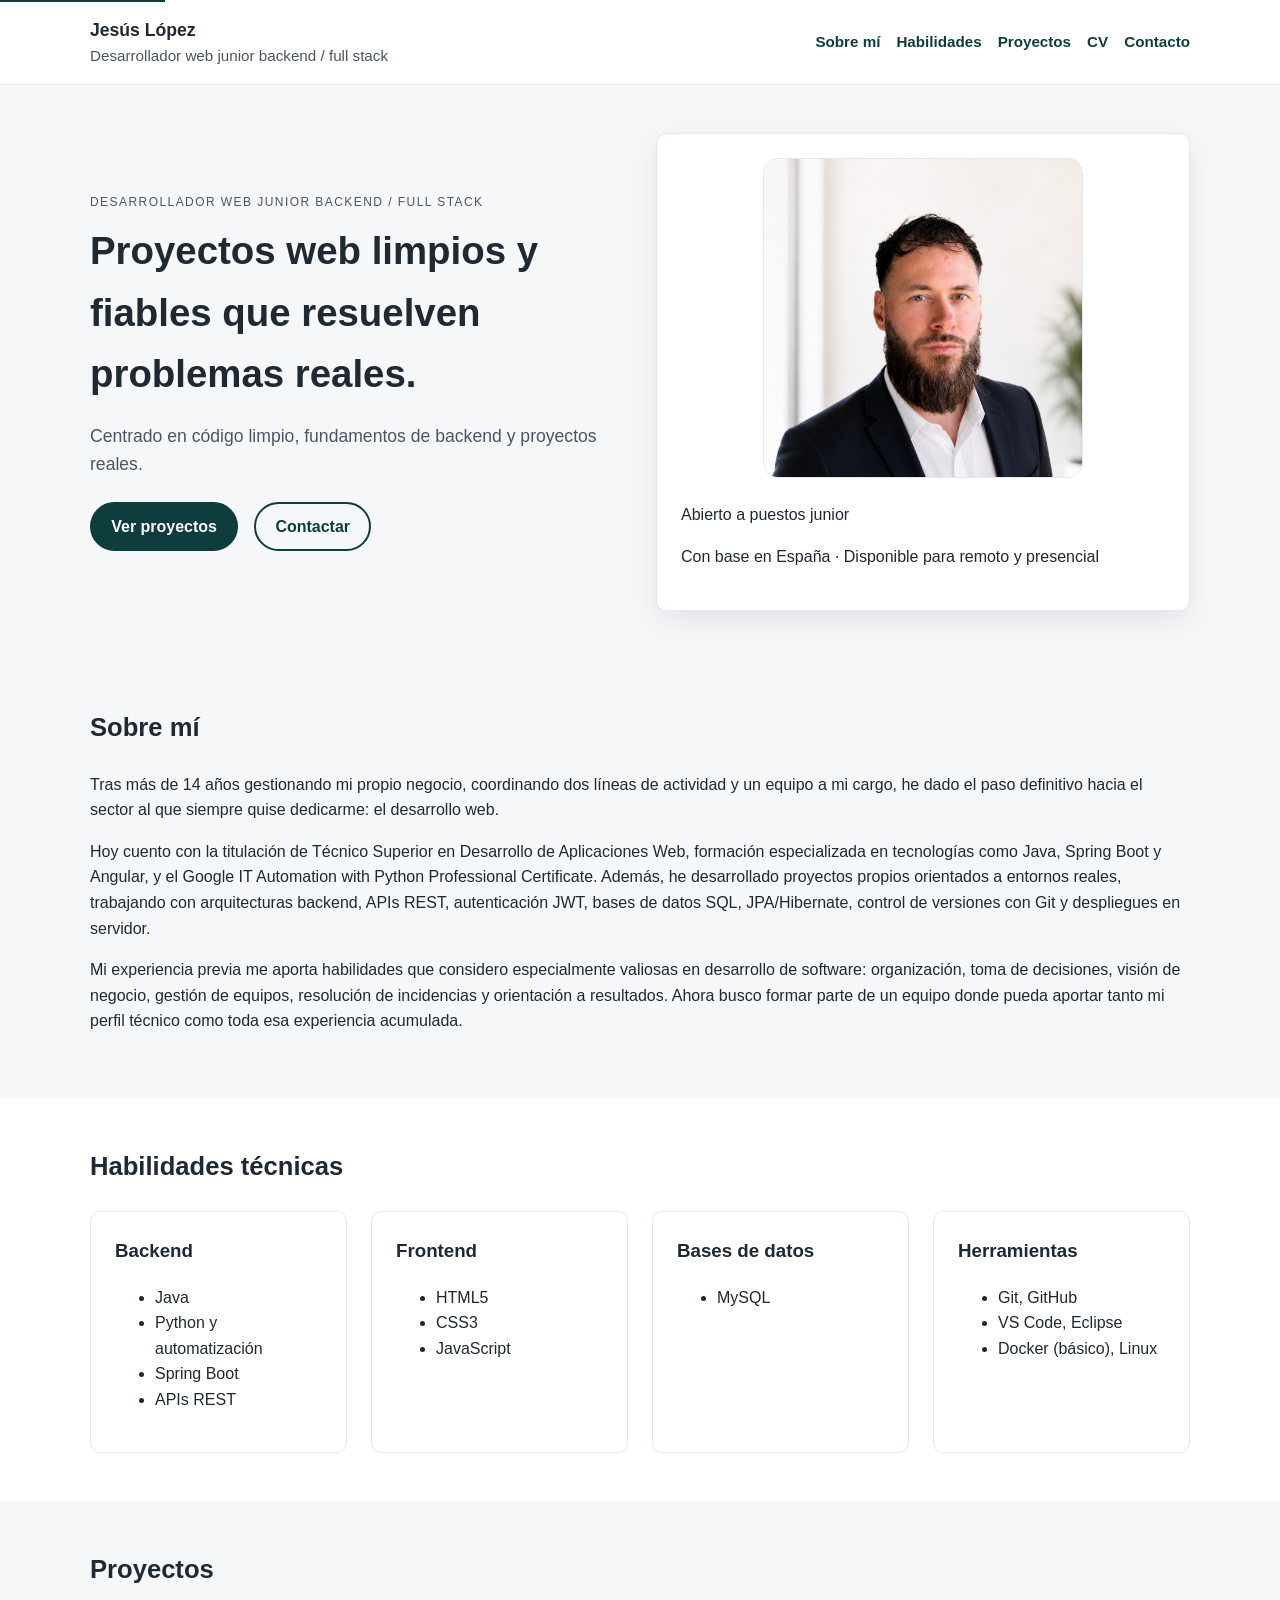
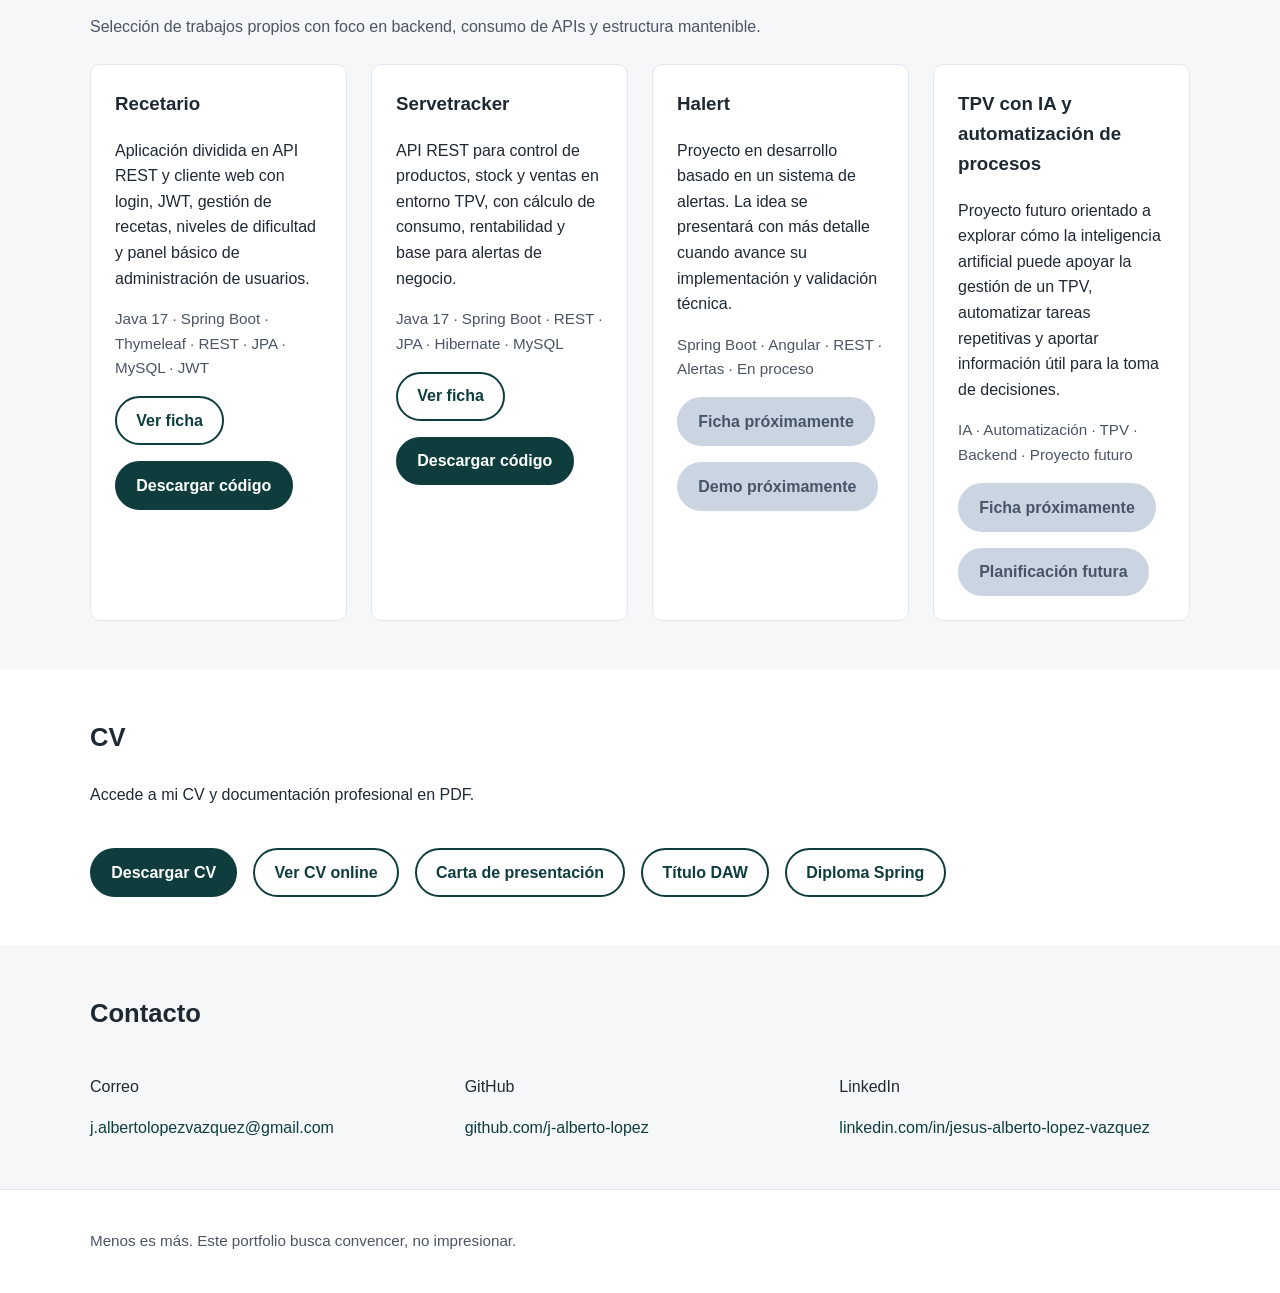
==== index.html @ ac8c0029 "Add files via upload" ====
<!DOCTYPE html>
<html lang="es">
<head>
  <meta charset="UTF-8" />
  <meta name="viewport" content="width=device-width, initial-scale=1" />
  <title>Portfolio | Jesús López</title>
  <meta name="description" content="Desarrollador web junior backend / full stack centrado en código limpio, fundamentos de backend y proyectos reales." />
  <link rel="stylesheet" href="css/styles.css" />
</head>
<body>
  <a class="skip-link" href="#main">Saltar al contenido</a>

  <header class="site-header">
    <div class="container header-inner">
      <div class="brand">
        <span class="brand-name">Jesús López</span>
        <span class="brand-role">Desarrollador web junior backend / full stack</span>
      </div>
      <nav class="nav" aria-label="Primary">
        <a href="#about">Sobre mí</a>
        <a href="#skills">Habilidades</a>
        <a href="#projects">Proyectos</a>
        <a href="#cv">CV</a>
        <a href="#contact">Contacto</a>
      </nav>
    </div>
  </header>

  <main id="main">
    <section class="hero" id="home" aria-labelledby="hero-title">
      <div class="container hero-inner">
        <div class="hero-content">
          <p class="eyebrow">Desarrollador web junior backend / full stack</p>
          <h1 id="hero-title">Proyectos web limpios y fiables que resuelven problemas reales.</h1>
          <p class="lead">Centrado en código limpio, fundamentos de backend y proyectos reales.</p>
          <div class="hero-actions">
            <a class="btn" href="#projects">Ver proyectos</a>
            <a class="btn btn-ghost" href="#contact">Contactar</a>
          </div>
        </div>
        <div class="hero-card">
          <img class="profile-image" src="docuPortfolio/Perfil.png" alt="Foto de perfil de Jesús López" />
          <div class="hero-card-inner">
            <p>Abierto a puestos junior</p>
            <p>Con base en España · Disponible para remoto y presencial</p>
          </div>
        </div>
      </div>
    </section>

    <section class="section" id="about" aria-labelledby="about-title">
      <div class="container">
        <h2 id="about-title">Sobre mí</h2>
        <p>
          Tras más de 14 años gestionando mi propio negocio, coordinando dos líneas de actividad y un equipo a mi cargo,
          he dado el paso definitivo hacia el sector al que siempre quise dedicarme: el desarrollo web.
        </p>
        <p>
          Hoy cuento con la titulación de Técnico Superior en Desarrollo de Aplicaciones Web, formación especializada
          en tecnologías como Java, Spring Boot y Angular, y el Google IT Automation with Python Professional Certificate.
          Además, he desarrollado proyectos propios orientados a
          entornos reales, trabajando con arquitecturas backend, APIs REST, autenticación JWT, bases de datos SQL,
          JPA/Hibernate, control de versiones con Git y despliegues en servidor.
        </p>
        <p>
          Mi experiencia previa me aporta habilidades que considero especialmente valiosas en desarrollo de software:
          organización, toma de decisiones, visión de negocio, gestión de equipos, resolución de incidencias y
          orientación a resultados. Ahora busco formar parte de un equipo donde pueda aportar tanto mi perfil técnico
          como toda esa experiencia acumulada.
        </p>
      </div>
    </section>

    <section class="section section-alt" id="skills" aria-labelledby="skills-title">
      <div class="container">
        <h2 id="skills-title">Habilidades técnicas</h2>
        <div class="skills-grid">
          <div class="skills-card">
            <h3>Backend</h3>
            <ul>
              <li>Java</li>
              <li>Python y automatización</li>
              <li>Spring Boot</li>
              <li>APIs REST</li>
            </ul>
          </div>
          <div class="skills-card">
            <h3>Frontend</h3>
            <ul>
              <li>HTML5</li>
              <li>CSS3</li>
              <li>JavaScript</li>
            </ul>
          </div>
          <div class="skills-card">
            <h3>Bases de datos</h3>
            <ul>
              <li>MySQL</li>
            </ul>
          </div>
          <div class="skills-card">
            <h3>Herramientas</h3>
            <ul>
              <li>Git, GitHub</li>
              <li>VS Code, Eclipse</li>
              <li>Docker (básico), Linux</li>
            </ul>
          </div>
        </div>
      </div>
    </section>

    <section class="section" id="projects" aria-labelledby="projects-title">
      <div class="container">
        <h2 id="projects-title">Proyectos</h2>
        <p class="section-intro">
          Selección de trabajos propios con foco en backend, consumo de APIs y estructura mantenible.
        </p>
        <div class="projects-grid">
          <article class="project-card">
            <h3>Recetario</h3>
            <p>Aplicación dividida en API REST y cliente web con login, JWT, gestión de recetas, niveles de dificultad y panel básico de administración de usuarios.</p>
            <p class="tech">Java 17 · Spring Boot · Thymeleaf · REST · JPA · MySQL · JWT</p>
            <div class="project-actions">
              <a class="btn btn-ghost" href="projects/project.html">Ver ficha</a>
              <a class="btn" href="docuPortfolio/recetario515.zip" download>Descargar código</a>
            </div>
          </article>
          <article class="project-card">
            <h3>Servetracker</h3>
            <p>API REST para control de productos, stock y ventas en entorno TPV, con cálculo de consumo, rentabilidad y base para alertas de negocio.</p>
            <p class="tech">Java 17 · Spring Boot · REST · JPA · Hibernate · MySQL</p>
            <div class="project-actions">
              <a class="btn btn-ghost" href="projects/servetracker.html">Ver ficha</a>
              <a class="btn" href="docuPortfolio/servetracker-api.zip" download>Descargar código</a>
            </div>
          </article>
          <article class="project-card">
            <h3>Halert</h3>
            <p>Proyecto en desarrollo basado en un sistema de alertas. La idea se presentará con más detalle cuando avance su implementación y validación técnica.</p>
            <p class="tech">Spring Boot · Angular · REST · Alertas · En proceso</p>
            <div class="project-actions">
              <span class="btn btn-disabled" aria-disabled="true">Ficha próximamente</span>
              <span class="btn btn-disabled" aria-disabled="true">Demo próximamente</span>
            </div>
          </article>
          <article class="project-card">
            <h3>TPV con IA y automatización de procesos</h3>
            <p>Proyecto futuro orientado a explorar cómo la inteligencia artificial puede apoyar la gestión de un TPV, automatizar tareas repetitivas y aportar información útil para la toma de decisiones.</p>
            <p class="tech">IA · Automatización · TPV · Backend · Proyecto futuro</p>
            <div class="project-actions">
              <span class="btn btn-disabled" aria-disabled="true">Ficha próximamente</span>
              <span class="btn btn-disabled" aria-disabled="true">Planificación futura</span>
            </div>
          </article>
        </div>
      </div>
    </section>

    <section class="section section-alt" id="cv" aria-labelledby="cv-title">
      <div class="container cv-section">
        <div>
          <h2 id="cv-title">CV</h2>
          <p>Accede a mi CV y documentación profesional en PDF.</p>
        </div>
        <div class="doc-actions">
          <a class="btn" href="cv-jesus-alberto-lopez-vazquez.pdf" download>Descargar CV</a>
          <a class="btn btn-ghost" href="CV-optimizado/cv-presentacion.html" target="_blank" rel="noopener noreferrer">Ver CV online</a>
          <a class="btn btn-ghost" href="docuPortfolio/CartaPresentacionV.pdf" download>Carta de presentación</a>
          <a class="btn btn-ghost" href="docuPortfolio/TituloDAW_publico.pdf" download>Título DAW</a>
          <a class="btn btn-ghost" href="docuPortfolio/DiplomaIpartekSpring_publico.pdf" download>Diploma Spring</a>
        </div>
      </div>
    </section>

    <section class="section" id="contact" aria-labelledby="contact-title">
      <div class="container">
        <h2 id="contact-title">Contacto</h2>
        <div class="contact-grid">
          <div>
            <p>Correo</p>
            <a href="mailto:j.albertolopezvazquez@gmail.com">j.albertolopezvazquez@gmail.com</a>
          </div>
          <div>
            <p>GitHub</p>
            <a href="https://github.com/j-alberto-lopez">github.com/j-alberto-lopez</a>
          </div>
          <div>
            <p>LinkedIn</p>
            <a href="https://www.linkedin.com/in/jesus-alberto-lopez-vazquez/">linkedin.com/in/jesus-alberto-lopez-vazquez</a>
          </div>
        </div>
      </div>
    </section>
  </main>

  <footer class="site-footer">
    <div class="container">
      <p>Menos es más. Este portfolio busca convencer, no impresionar.</p>
    </div>
  </footer>

  <script src="js/main.js"></script>
</body>
</html>
---- css/styles.css ----
:root {
  --color-bg: #f6f7f9;
  --color-surface: #ffffff;
  --color-text: #1f2933;
  --color-muted: #4b5563;
  --color-accent: #0f3d3e;
  --color-accent-contrast: #ffffff;
  --color-border: #e2e8f0;
  --space-1: 0.5rem;
  --space-2: 1rem;
  --space-3: 1.5rem;
  --space-4: 2rem;
  --space-5: 3rem;
  --radius: 10px;
  --shadow: 0 10px 30px rgba(0, 0, 0, 0.08);
  --max-width: 1100px;
}

* {
  box-sizing: border-box;
}

body {
  margin: 0;
  font-family: "Segoe UI", "Helvetica Neue", Arial, sans-serif;
  color: var(--color-text);
  background: var(--color-bg);
  line-height: 1.6;
}

a {
  color: var(--color-accent);
  text-decoration: none;
}

a:hover,
a:focus {
  text-decoration: underline;
}

img {
  max-width: 100%;
  display: block;
}

.skip-link {
  position: absolute;
  top: -40px;
  left: 0;
  background: var(--color-accent);
  color: var(--color-accent-contrast);
  padding: var(--space-1) var(--space-2);
  z-index: 10;
}

.skip-link:focus {
  top: 0;
}

.container {
  width: min(100% - 2rem, var(--max-width));
  margin: 0 auto;
}

.site-header {
  background: var(--color-surface);
  border-bottom: 1px solid var(--color-border);
  position: sticky;
  top: 0;
  z-index: 5;
}

.header-inner {
  display: flex;
  align-items: center;
  justify-content: space-between;
  gap: var(--space-2);
  padding: var(--space-2) 0;
}

.brand {
  display: flex;
  flex-direction: column;
}

.brand-name {
  font-weight: 700;
  font-size: 1.1rem;
}

.brand-role {
  color: var(--color-muted);
  font-size: 0.95rem;
}

.nav {
  display: flex;
  flex-wrap: wrap;
  gap: var(--space-2);
}

.nav a {
  font-weight: 600;
  font-size: 0.95rem;
}

.hero {
  padding: var(--space-5) 0;
}

.hero-inner {
  display: grid;
  grid-template-columns: repeat(auto-fit, minmax(260px, 1fr));
  gap: var(--space-4);
  align-items: center;
}

.eyebrow {
  text-transform: uppercase;
  letter-spacing: 0.12em;
  font-size: 0.75rem;
  color: var(--color-muted);
  margin: 0 0 var(--space-1);
}

.hero h1 {
  font-size: clamp(2rem, 3vw, 2.8rem);
  margin: 0 0 var(--space-2);
}

.lead {
  font-size: 1.1rem;
  color: var(--color-muted);
  margin-bottom: var(--space-3);
}

.hero-actions {
  display: flex;
  gap: var(--space-2);
  flex-wrap: wrap;
}

.hero-card {
  background: var(--color-surface);
  border: 1px solid var(--color-border);
  border-radius: var(--radius);
  box-shadow: var(--shadow);
  padding: var(--space-3);
}

.profile-image {
  width: min(100%, 320px);
  aspect-ratio: 1 / 1;
  object-fit: cover;
  border-radius: calc(var(--radius) * 1.5);
  margin: 0 auto var(--space-3);
  border: 1px solid var(--color-border);
}

.section {
  padding: var(--space-5) 0;
}

.section-alt {
  background: var(--color-surface);
}

.section h2 {
  margin-top: 0;
  margin-bottom: var(--space-3);
  font-size: 1.6rem;
}

.section-intro {
  margin-top: 0;
  margin-bottom: var(--space-3);
  color: var(--color-muted);
}

.skills-grid,
.projects-grid {
  display: grid;
  grid-template-columns: repeat(auto-fit, minmax(220px, 1fr));
  gap: var(--space-3);
}

.skills-card,
.project-card {
  background: var(--color-surface);
  border: 1px solid var(--color-border);
  border-radius: var(--radius);
  padding: var(--space-3);
}

.skills-card h3,
.project-card h3 {
  margin-top: 0;
}

.project-card .tech {
  color: var(--color-muted);
  font-size: 0.95rem;
}

.project-actions {
  display: flex;
  gap: var(--space-2);
  margin-top: var(--space-2);
  flex-wrap: wrap;
}

.btn {
  display: inline-flex;
  align-items: center;
  justify-content: center;
  padding: 0.6rem 1.2rem;
  border-radius: 999px;
  background: var(--color-accent);
  color: var(--color-accent-contrast);
  font-weight: 600;
  border: 2px solid var(--color-accent);
}

.btn:hover,
.btn:focus {
  text-decoration: none;
  opacity: 0.9;
}

.btn-ghost {
  background: transparent;
  color: var(--color-accent);
}

.btn-disabled {
  background: #cbd5e1;
  border-color: #cbd5e1;
  color: #475569;
  cursor: not-allowed;
}

.cv-section {
  display: flex;
  align-items: center;
  justify-content: space-between;
  gap: var(--space-3);
  flex-wrap: wrap;
}

.doc-actions {
  display: flex;
  gap: var(--space-2);
  flex-wrap: wrap;
}

.contact-grid {
  display: grid;
  grid-template-columns: repeat(auto-fit, minmax(220px, 1fr));
  gap: var(--space-3);
}

.contact-text {
  color: var(--color-muted);
}

.detail-layout {
  display: grid;
  gap: var(--space-4);
}

.detail-surface {
  background: var(--color-surface);
  border: 1px solid var(--color-border);
  border-radius: var(--radius);
  box-shadow: var(--shadow);
  padding: var(--space-3);
}

.detail-meta {
  display: flex;
  flex-wrap: wrap;
  gap: var(--space-2);
  color: var(--color-muted);
  font-size: 0.95rem;
}

.detail-actions {
  display: flex;
  flex-wrap: wrap;
  gap: var(--space-2);
  margin-top: var(--space-3);
}

.detail-columns {
  display: grid;
  grid-template-columns: repeat(auto-fit, minmax(240px, 1fr));
  gap: var(--space-3);
}

.detail-surface h2,
.detail-surface h3 {
  margin-top: 0;
}

.detail-list {
  margin: 0;
  padding-left: 1.2rem;
}

.detail-list li + li {
  margin-top: 0.5rem;
}

.code-block {
  margin: 0;
  padding: var(--space-3);
  border-radius: var(--radius);
  background: #0f172a;
  color: #e2e8f0;
  overflow-x: auto;
  font-size: 0.95rem;
}

.site-footer {
  background: var(--color-surface);
  border-top: 1px solid var(--color-border);
  padding: var(--space-3) 0;
  color: var(--color-muted);
  font-size: 0.95rem;
}

@media (max-width: 720px) {
  .header-inner {
    flex-direction: column;
    align-items: flex-start;
  }

  .nav {
    width: 100%;
  }
}
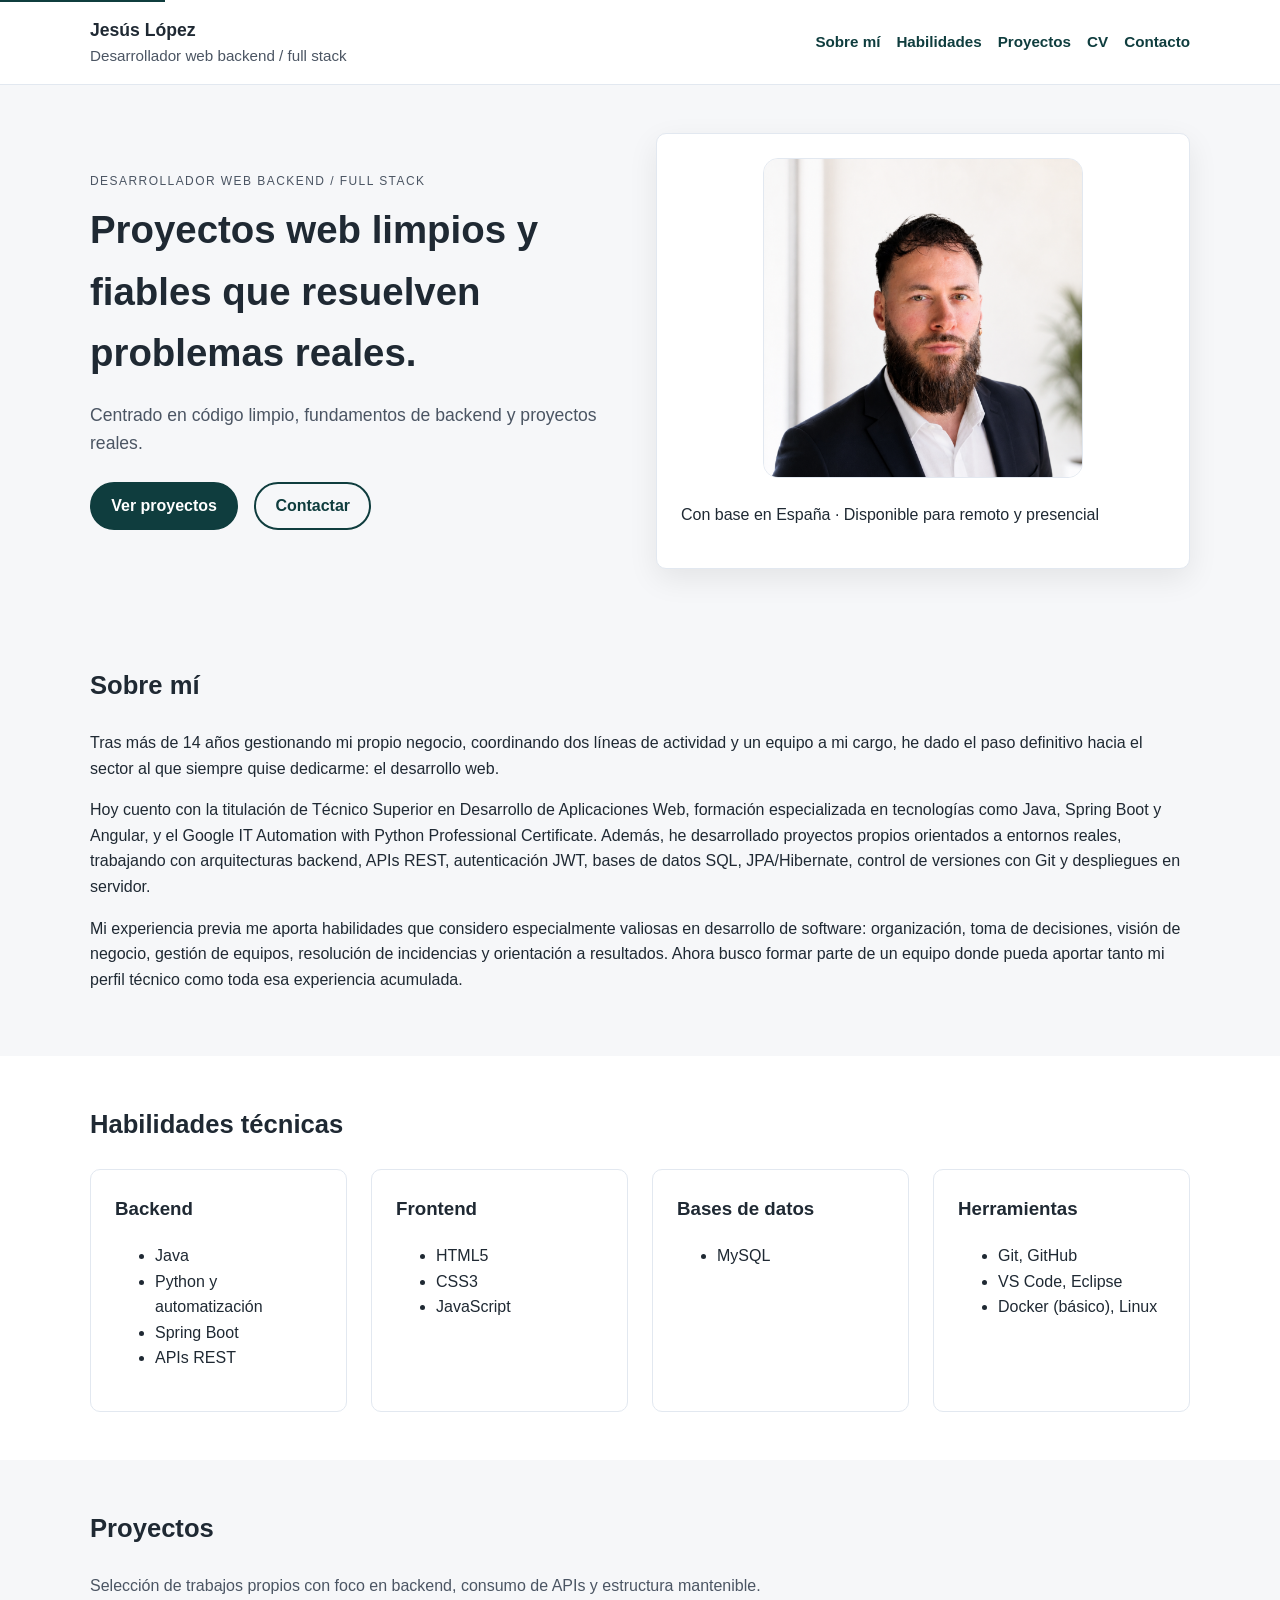
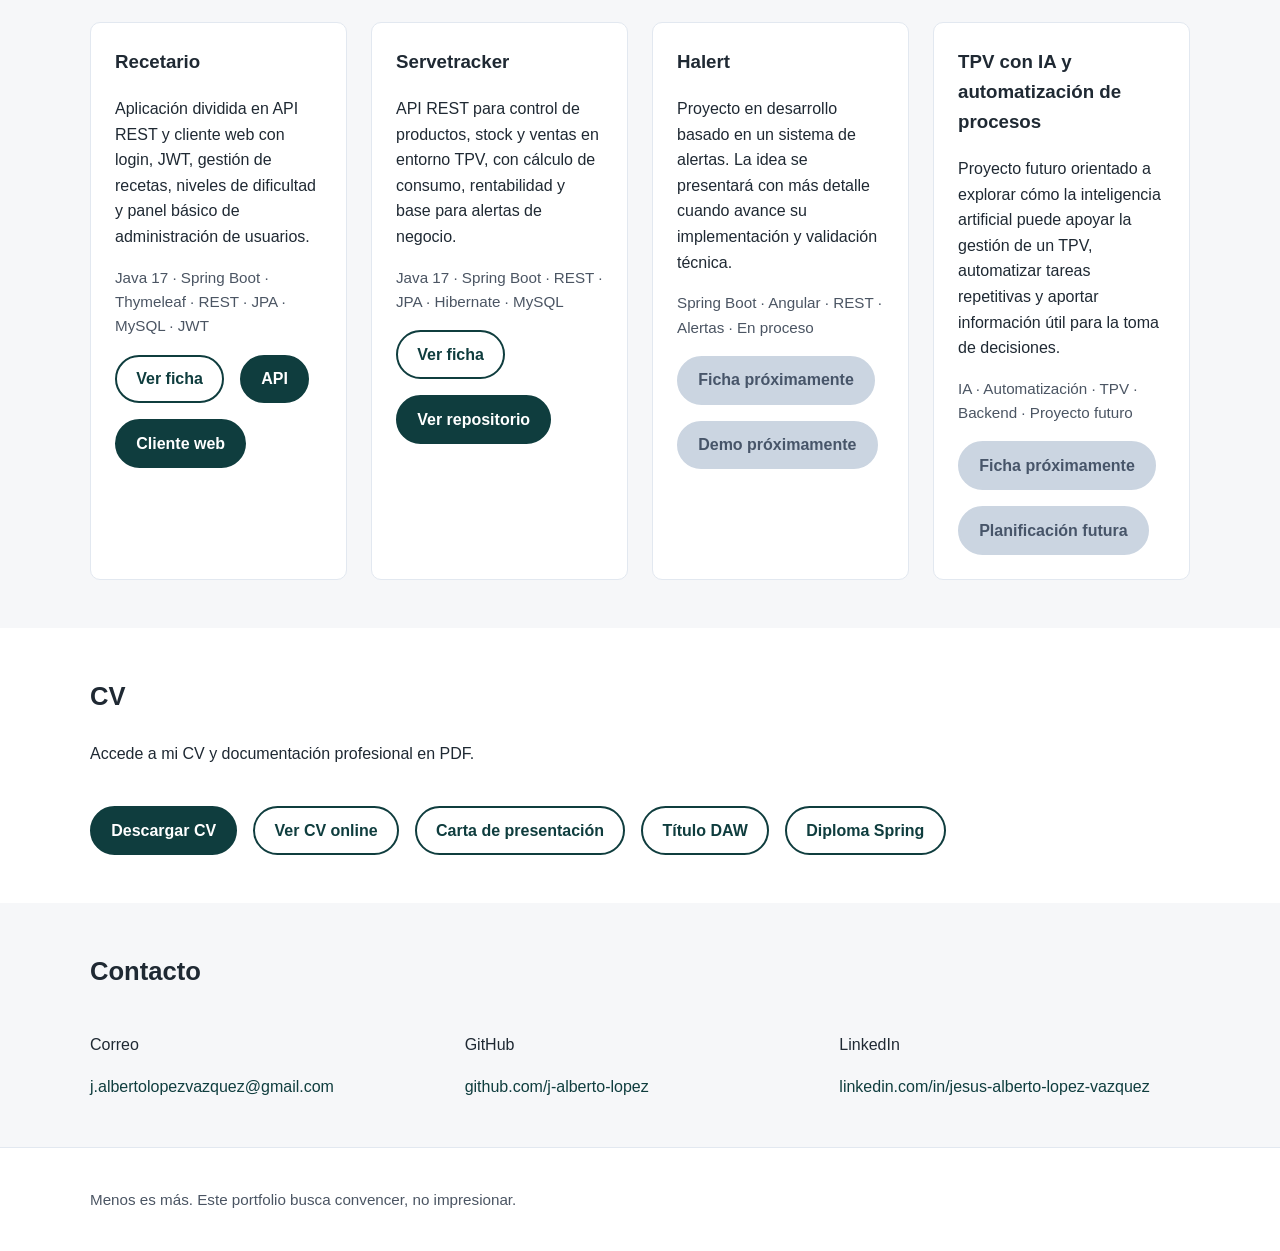
==== commit af9ffdb4: "Actualizar portfolio publico" ====
--- a/index.html
+++ b/index.html
@@ -4,7 +4,7 @@
   <meta charset="UTF-8" />
   <meta name="viewport" content="width=device-width, initial-scale=1" />
   <title>Portfolio | Jesús López</title>
-  <meta name="description" content="Desarrollador web junior backend / full stack centrado en código limpio, fundamentos de backend y proyectos reales." />
+  <meta name="description" content="Desarrollador web backend / full stack centrado en código limpio, fundamentos de backend y proyectos reales." />
   <link rel="stylesheet" href="css/styles.css" />
 </head>
 <body>
@@ -14,7 +14,7 @@
     <div class="container header-inner">
       <div class="brand">
         <span class="brand-name">Jesús López</span>
-        <span class="brand-role">Desarrollador web junior backend / full stack</span>
+        <span class="brand-role">Desarrollador web backend / full stack</span>
       </div>
       <nav class="nav" aria-label="Primary">
         <a href="#about">Sobre mí</a>
@@ -30,7 +30,7 @@
     <section class="hero" id="home" aria-labelledby="hero-title">
       <div class="container hero-inner">
         <div class="hero-content">
-          <p class="eyebrow">Desarrollador web junior backend / full stack</p>
+          <p class="eyebrow">Desarrollador web backend / full stack</p>
           <h1 id="hero-title">Proyectos web limpios y fiables que resuelven problemas reales.</h1>
           <p class="lead">Centrado en código limpio, fundamentos de backend y proyectos reales.</p>
           <div class="hero-actions">
@@ -39,9 +39,8 @@
           </div>
         </div>
         <div class="hero-card">
-          <img class="profile-image" src="docuPortfolio/Perfil.png" alt="Foto de perfil de Jesús López" />
+          <img class="profile-image" src="img/perfil.png" alt="Foto de perfil de Jesús López" />
           <div class="hero-card-inner">
-            <p>Abierto a puestos junior</p>
             <p>Con base en España · Disponible para remoto y presencial</p>
           </div>
         </div>
@@ -123,7 +122,8 @@
             <p class="tech">Java 17 · Spring Boot · Thymeleaf · REST · JPA · MySQL · JWT</p>
             <div class="project-actions">
               <a class="btn btn-ghost" href="projects/project.html">Ver ficha</a>
-              <a class="btn" href="docuPortfolio/recetario515.zip" download>Descargar código</a>
+              <a class="btn" href="https://github.com/j-alberto-lopez/recetas-api" target="_blank" rel="noopener noreferrer">API</a>
+              <a class="btn" href="https://github.com/j-alberto-lopez/recetas-cli" target="_blank" rel="noopener noreferrer">Cliente web</a>
             </div>
           </article>
           <article class="project-card">
@@ -132,7 +132,7 @@
             <p class="tech">Java 17 · Spring Boot · REST · JPA · Hibernate · MySQL</p>
             <div class="project-actions">
               <a class="btn btn-ghost" href="projects/servetracker.html">Ver ficha</a>
-              <a class="btn" href="docuPortfolio/servetracker-api.zip" download>Descargar código</a>
+              <a class="btn" href="https://github.com/j-alberto-lopez/servetracker-api" target="_blank" rel="noopener noreferrer">Ver repositorio</a>
             </div>
           </article>
           <article class="project-card">
@@ -164,8 +164,8 @@
           <p>Accede a mi CV y documentación profesional en PDF.</p>
         </div>
         <div class="doc-actions">
-          <a class="btn" href="cv-jesus-alberto-lopez-vazquez.pdf" download>Descargar CV</a>
-          <a class="btn btn-ghost" href="CV-optimizado/cv-presentacion.html" target="_blank" rel="noopener noreferrer">Ver CV online</a>
+          <a class="btn" href="copiaFoto/CV-JesusAlbertoLopezVazquez.pdf" download>Descargar CV</a>
+          <a class="btn btn-ghost" href="copiaFoto/cv-presentacion-foto.html" target="_blank" rel="noopener noreferrer">Ver CV online</a>
           <a class="btn btn-ghost" href="docuPortfolio/CartaPresentacionV.pdf" download>Carta de presentación</a>
           <a class="btn btn-ghost" href="docuPortfolio/TituloDAW_publico.pdf" download>Título DAW</a>
           <a class="btn btn-ghost" href="docuPortfolio/DiplomaIpartekSpring_publico.pdf" download>Diploma Spring</a>
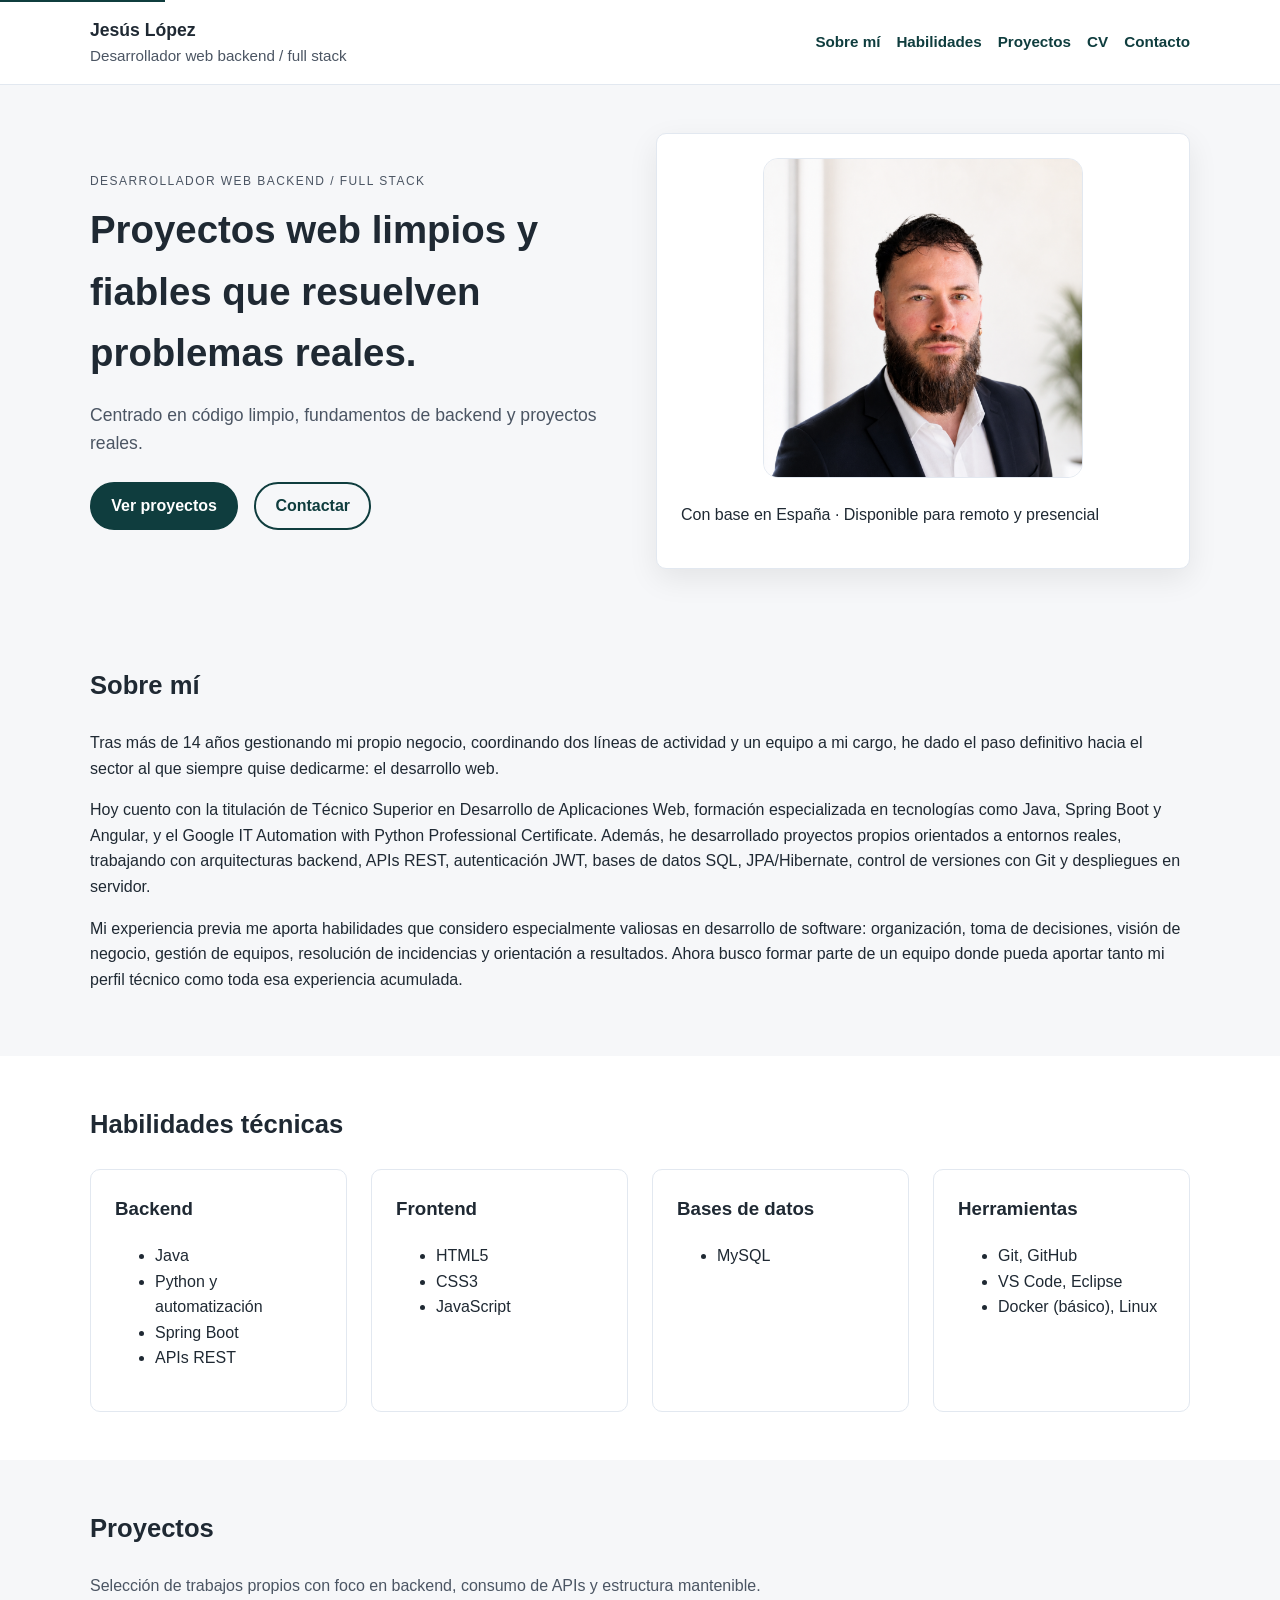
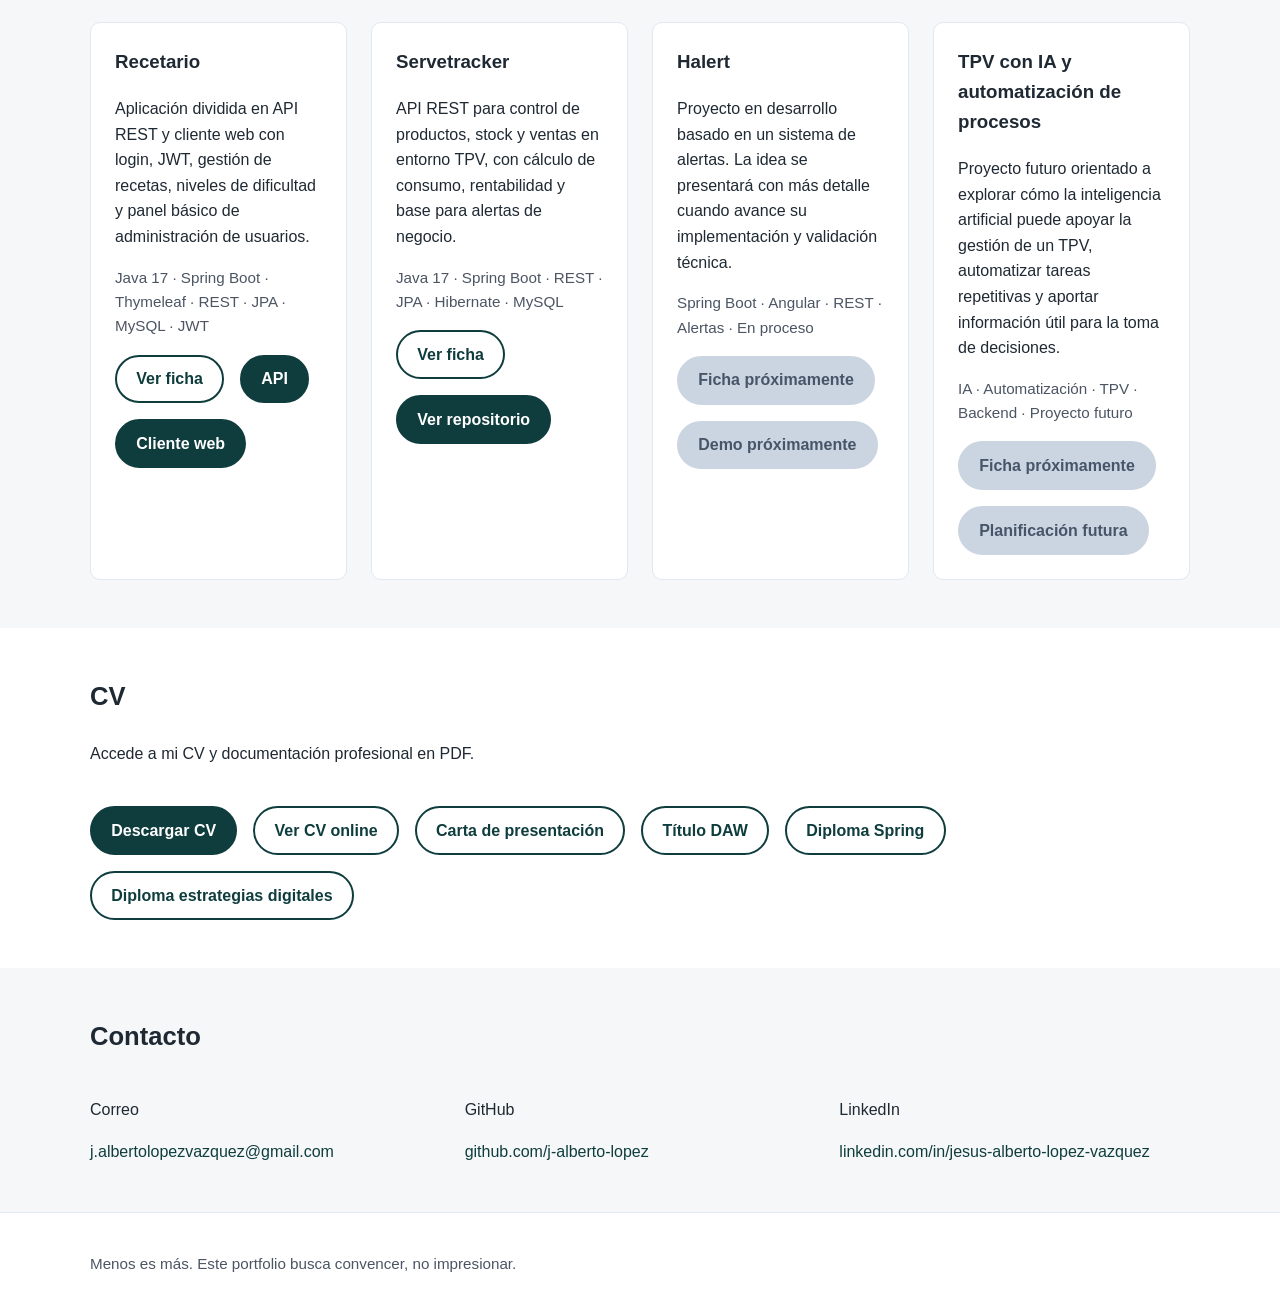
==== commit 2ba46913: "Añade diploma de estrategias digitales" ====
--- a/index.html
+++ b/index.html
@@ -164,11 +164,12 @@
           <p>Accede a mi CV y documentación profesional en PDF.</p>
         </div>
         <div class="doc-actions">
-          <a class="btn" href="copiaFoto/CV-JesusAlbertoLopezVazquez.pdf" download>Descargar CV</a>
+          <a class="btn" href="CV-JesusAlbertoLopezVazquez.pdf" download>Descargar CV</a>
           <a class="btn btn-ghost" href="copiaFoto/cv-presentacion-foto.html" target="_blank" rel="noopener noreferrer">Ver CV online</a>
           <a class="btn btn-ghost" href="docuPortfolio/CartaPresentacionV.pdf" download>Carta de presentación</a>
           <a class="btn btn-ghost" href="docuPortfolio/TituloDAW_publico.pdf" download>Título DAW</a>
           <a class="btn btn-ghost" href="docuPortfolio/DiplomaIpartekSpring_publico.pdf" download>Diploma Spring</a>
+          <a class="btn btn-ghost" href="docuPortfolio/DiplomaEstrategiasDigitales_publico.pdf" download>Diploma estrategias digitales</a>
         </div>
       </div>
     </section>
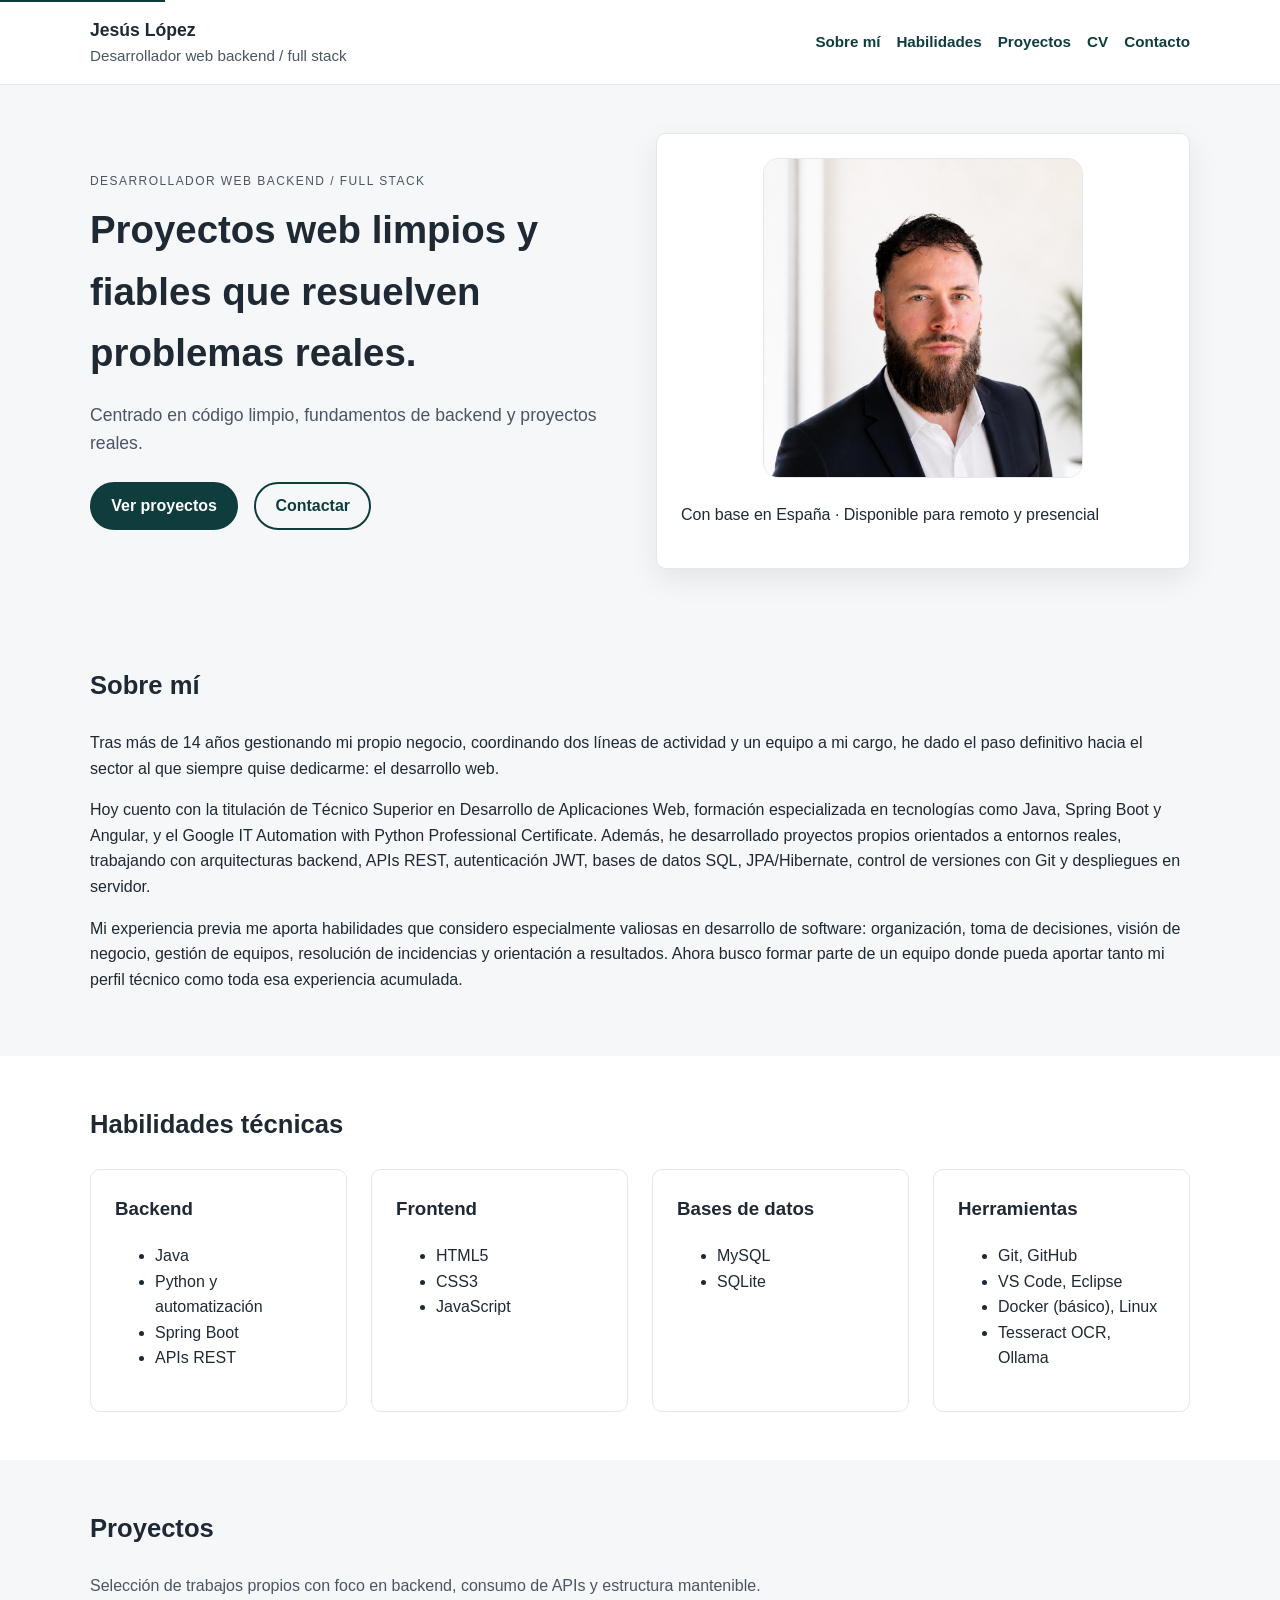
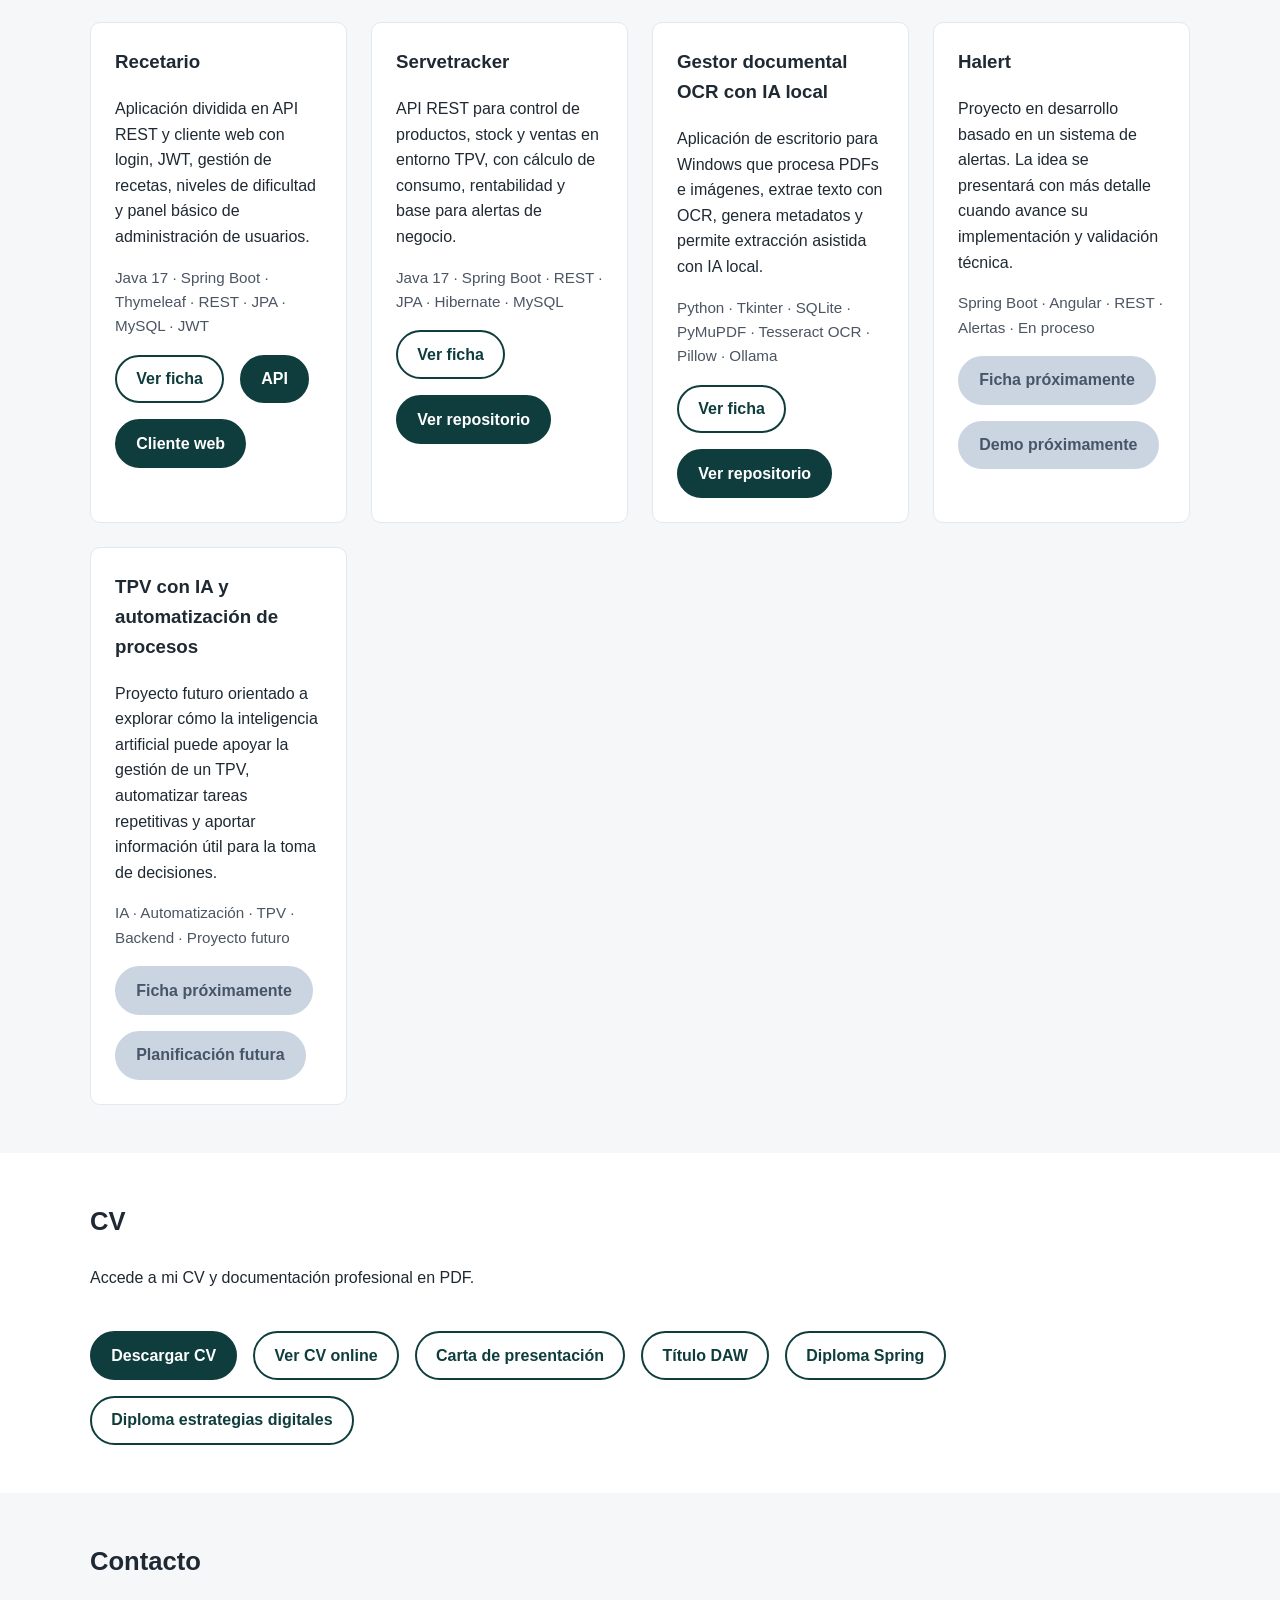
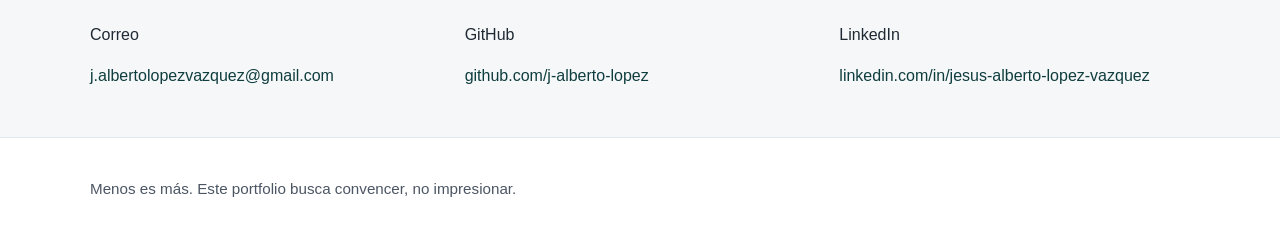
==== commit e30b21b5: "Anadir proyecto gestor documental OCR" ====
--- a/index.html
+++ b/index.html
@@ -95,6 +95,7 @@
             <h3>Bases de datos</h3>
             <ul>
               <li>MySQL</li>
+              <li>SQLite</li>
             </ul>
           </div>
           <div class="skills-card">
@@ -103,6 +104,7 @@
               <li>Git, GitHub</li>
               <li>VS Code, Eclipse</li>
               <li>Docker (básico), Linux</li>
+              <li>Tesseract OCR, Ollama</li>
             </ul>
           </div>
         </div>
@@ -133,6 +135,15 @@
             <div class="project-actions">
               <a class="btn btn-ghost" href="projects/servetracker.html">Ver ficha</a>
               <a class="btn" href="https://github.com/j-alberto-lopez/servetracker-api" target="_blank" rel="noopener noreferrer">Ver repositorio</a>
+            </div>
+          </article>
+          <article class="project-card">
+            <h3>Gestor documental OCR con IA local</h3>
+            <p>Aplicación de escritorio para Windows que procesa PDFs e imágenes, extrae texto con OCR, genera metadatos y permite extracción asistida con IA local.</p>
+            <p class="tech">Python · Tkinter · SQLite · PyMuPDF · Tesseract OCR · Pillow · Ollama</p>
+            <div class="project-actions">
+              <a class="btn btn-ghost" href="projects/gestor-documental-ocr-ia.html">Ver ficha</a>
+              <a class="btn" href="https://github.com/j-alberto-lopez/prototipo-gestor-documental-ocr-ia" target="_blank" rel="noopener noreferrer">Ver repositorio</a>
             </div>
           </article>
           <article class="project-card">
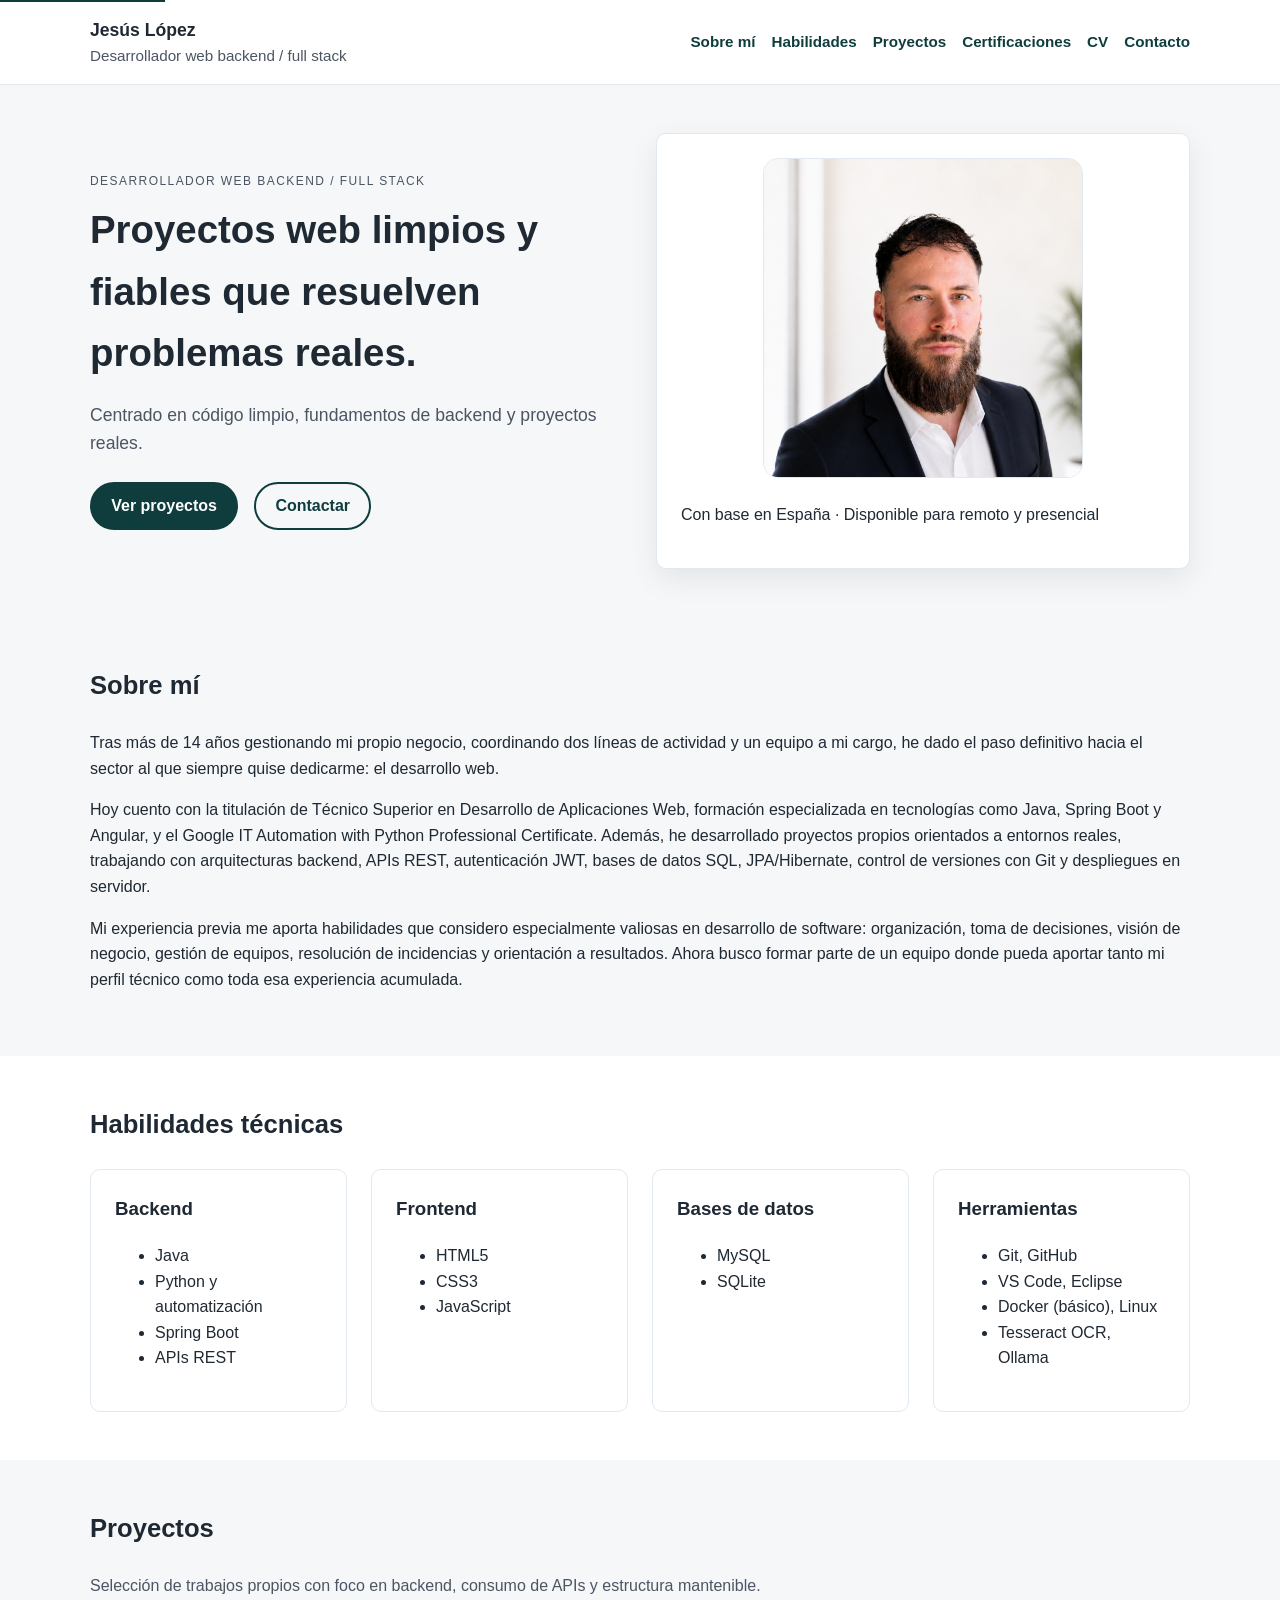
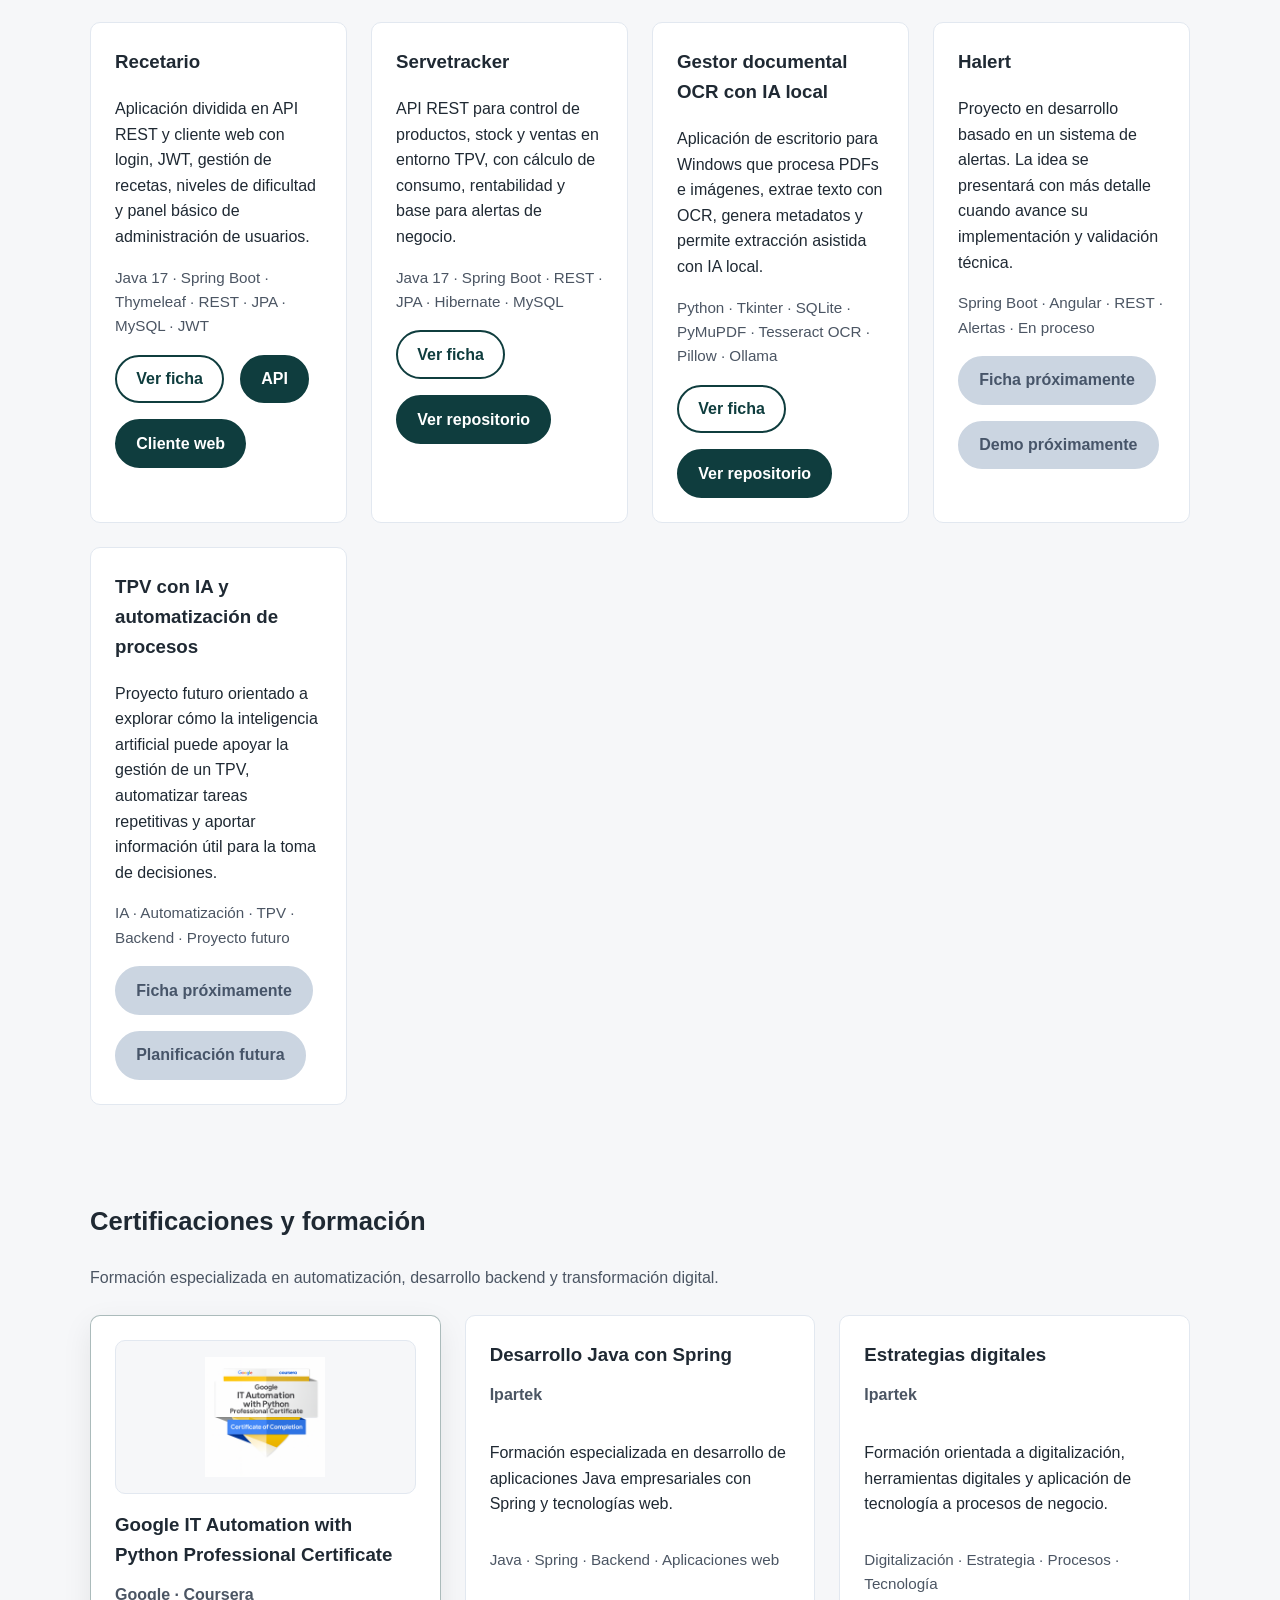
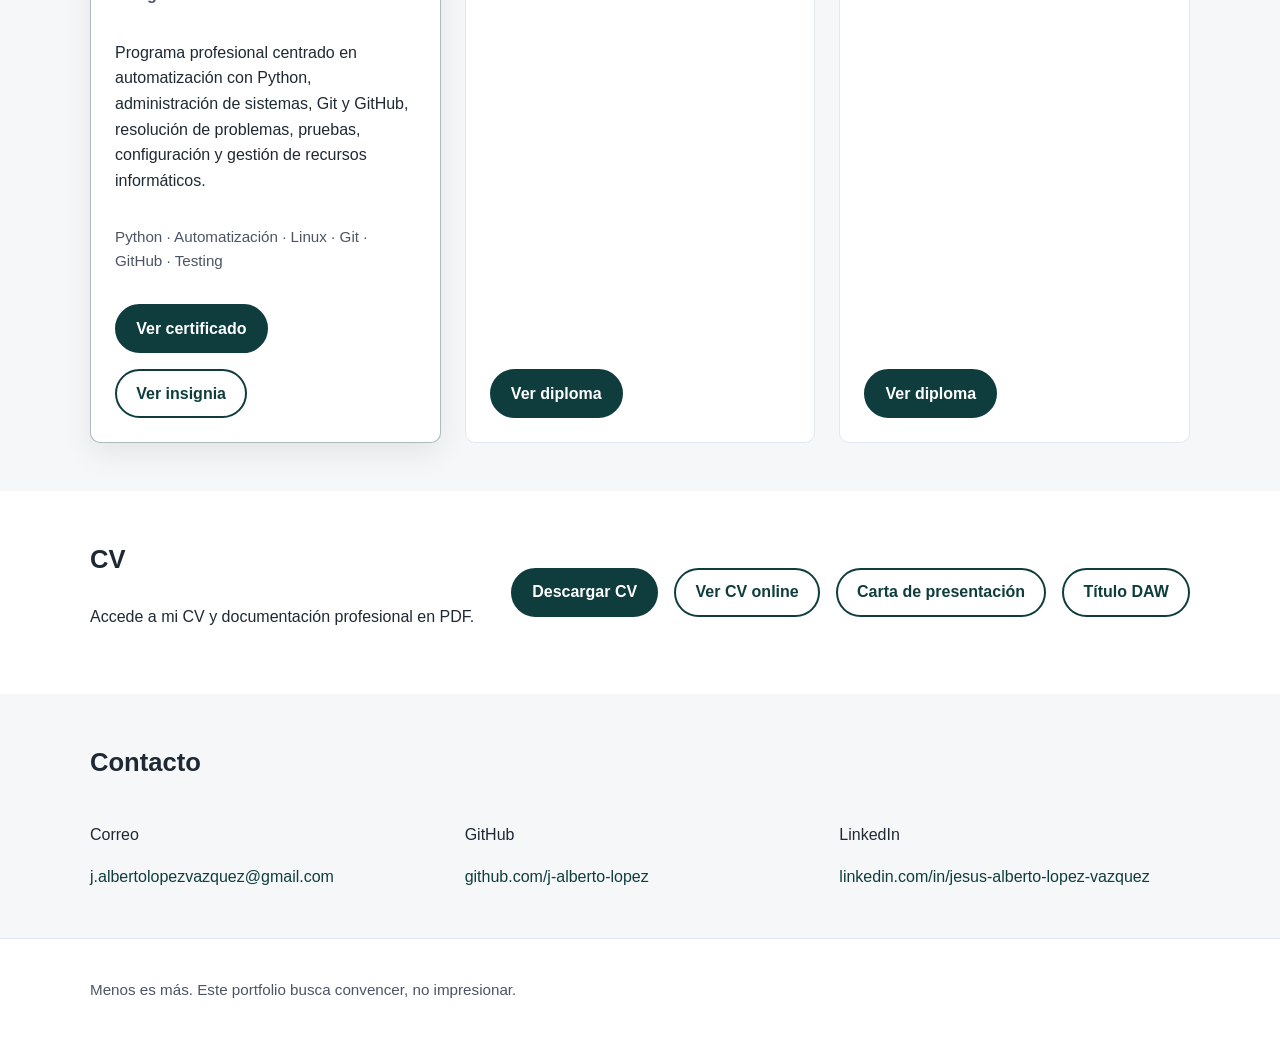
==== commit 7eb84112: "Actualizar CV y añadir certificaciones" ====
--- a/index.html
+++ b/index.html
@@ -20,6 +20,7 @@
         <a href="#about">Sobre mí</a>
         <a href="#skills">Habilidades</a>
         <a href="#projects">Proyectos</a>
+        <a href="#certificaciones">Certificaciones</a>
         <a href="#cv">CV</a>
         <a href="#contact">Contacto</a>
       </nav>
@@ -168,6 +169,58 @@
       </div>
     </section>
 
+    <section class="section" id="certificaciones" aria-labelledby="certificaciones-title">
+      <div class="container">
+        <h2 id="certificaciones-title">Certificaciones y formación</h2>
+        <p class="section-intro">
+          Formación especializada en automatización, desarrollo backend y transformación digital.
+        </p>
+        <div class="certifications-grid">
+          <article class="project-card certification-card certification-card-featured">
+            <div class="certification-badge">
+              <img src="docuPortfolio/google-it-automation-with-python-professional-certi.2.png" alt="Insignia Google IT Automation with Python" />
+            </div>
+            <h3>Google IT Automation with Python Professional Certificate</h3>
+            <p class="certification-issuer">Google · Coursera</p>
+            <p>
+              Programa profesional centrado en automatización con Python, administración de sistemas, Git y GitHub,
+              resolución de problemas, pruebas, configuración y gestión de recursos informáticos.
+            </p>
+            <p class="tech">Python · Automatización · Linux · Git · GitHub · Testing</p>
+            <!-- TODO certificado-verificable-google: Añadir el enlace verificable de Coursera si debe sustituir al PDF local. -->
+            <div class="project-actions certification-actions">
+              <a class="btn" href="docuPortfolio/Coursera SH7TS65AM1JM.pdf" target="_blank" rel="noopener noreferrer">Ver certificado</a>
+              <a class="btn btn-ghost" href="https://www.credly.com/badges/61d551f4-1c60-4bb8-9434-77779cc65522/public_url" target="_blank" rel="noopener noreferrer">Ver insignia</a>
+            </div>
+          </article>
+
+          <article class="project-card certification-card">
+            <h3>Desarrollo Java con Spring</h3>
+            <p class="certification-issuer">Ipartek</p>
+            <p>
+              Formación especializada en desarrollo de aplicaciones Java empresariales con Spring y tecnologías web.
+            </p>
+            <p class="tech">Java · Spring · Backend · Aplicaciones web</p>
+            <div class="project-actions certification-actions">
+              <a class="btn" href="docuPortfolio/DiplomaIpartekSpring_publico.pdf" target="_blank" rel="noopener noreferrer">Ver diploma</a>
+            </div>
+          </article>
+
+          <article class="project-card certification-card">
+            <h3>Estrategias digitales</h3>
+            <p class="certification-issuer">Ipartek</p>
+            <p>
+              Formación orientada a digitalización, herramientas digitales y aplicación de tecnología a procesos de negocio.
+            </p>
+            <p class="tech">Digitalización · Estrategia · Procesos · Tecnología</p>
+            <div class="project-actions certification-actions">
+              <a class="btn" href="docuPortfolio/DiplomaEstrategiasDigitales_publico.pdf" target="_blank" rel="noopener noreferrer">Ver diploma</a>
+            </div>
+          </article>
+        </div>
+      </div>
+    </section>
+
     <section class="section section-alt" id="cv" aria-labelledby="cv-title">
       <div class="container cv-section">
         <div>
@@ -175,12 +228,10 @@
           <p>Accede a mi CV y documentación profesional en PDF.</p>
         </div>
         <div class="doc-actions">
-          <a class="btn" href="CV-JesusAlbertoLopezVazquez.pdf" download>Descargar CV</a>
+          <a class="btn" href="CV - Jesús Alberto López Vázquez_compressed.pdf" download>Descargar CV</a>
           <a class="btn btn-ghost" href="copiaFoto/cv-presentacion-foto.html" target="_blank" rel="noopener noreferrer">Ver CV online</a>
           <a class="btn btn-ghost" href="docuPortfolio/CartaPresentacionV.pdf" download>Carta de presentación</a>
           <a class="btn btn-ghost" href="docuPortfolio/TituloDAW_publico.pdf" download>Título DAW</a>
-          <a class="btn btn-ghost" href="docuPortfolio/DiplomaIpartekSpring_publico.pdf" download>Diploma Spring</a>
-          <a class="btn btn-ghost" href="docuPortfolio/DiplomaEstrategiasDigitales_publico.pdf" download>Diploma estrategias digitales</a>
         </div>
       </div>
     </section>
--- a/css/styles.css
+++ b/css/styles.css
@@ -58,7 +58,8 @@
 }
 
 .container {
-  width: min(100% - 2rem, var(--max-width));
+  width: calc(100% - 2rem);
+  max-width: var(--max-width);
   margin: 0 auto;
 }
 
@@ -100,6 +101,7 @@
 }
 
 .nav a {
+  flex: 0 0 auto;
   font-weight: 600;
   font-size: 0.95rem;
 }
@@ -207,6 +209,50 @@
   gap: var(--space-2);
   margin-top: var(--space-2);
   flex-wrap: wrap;
+}
+
+.certifications-grid {
+  display: grid;
+  grid-template-columns: repeat(3, minmax(0, 1fr));
+  gap: var(--space-3);
+}
+
+.certification-card {
+  display: flex;
+  flex-direction: column;
+}
+
+.certification-card-featured {
+  border-color: rgba(15, 61, 62, 0.35);
+  box-shadow: var(--shadow);
+}
+
+.certification-issuer {
+  color: var(--color-muted);
+  font-weight: 600;
+  margin-top: -0.4rem;
+}
+
+.certification-badge {
+  align-items: center;
+  background: var(--color-bg);
+  border: 1px solid var(--color-border);
+  border-radius: var(--radius);
+  display: flex;
+  justify-content: center;
+  margin-bottom: var(--space-2);
+  min-height: 150px;
+  padding: var(--space-2);
+}
+
+.certification-badge img {
+  max-height: 120px;
+  width: auto;
+}
+
+.certification-actions {
+  margin-top: auto;
+  padding-top: var(--space-2);
 }
 
 .btn {
@@ -336,6 +382,32 @@
   }
 
   .nav {
+    display: grid;
+    grid-template-columns: repeat(2, minmax(0, max-content));
     width: 100%;
-  }
-}
+    gap: var(--space-1) var(--space-2);
+  }
+
+  .hero-content,
+  .hero-card {
+    min-width: 0;
+  }
+
+  .hero-inner {
+    grid-template-columns: minmax(0, 1fr);
+  }
+
+  .certifications-grid {
+    grid-template-columns: 1fr;
+  }
+
+  .certification-actions .btn {
+    width: 100%;
+  }
+}
+
+@media (min-width: 721px) and (max-width: 980px) {
+  .certifications-grid {
+    grid-template-columns: repeat(2, minmax(0, 1fr));
+  }
+}
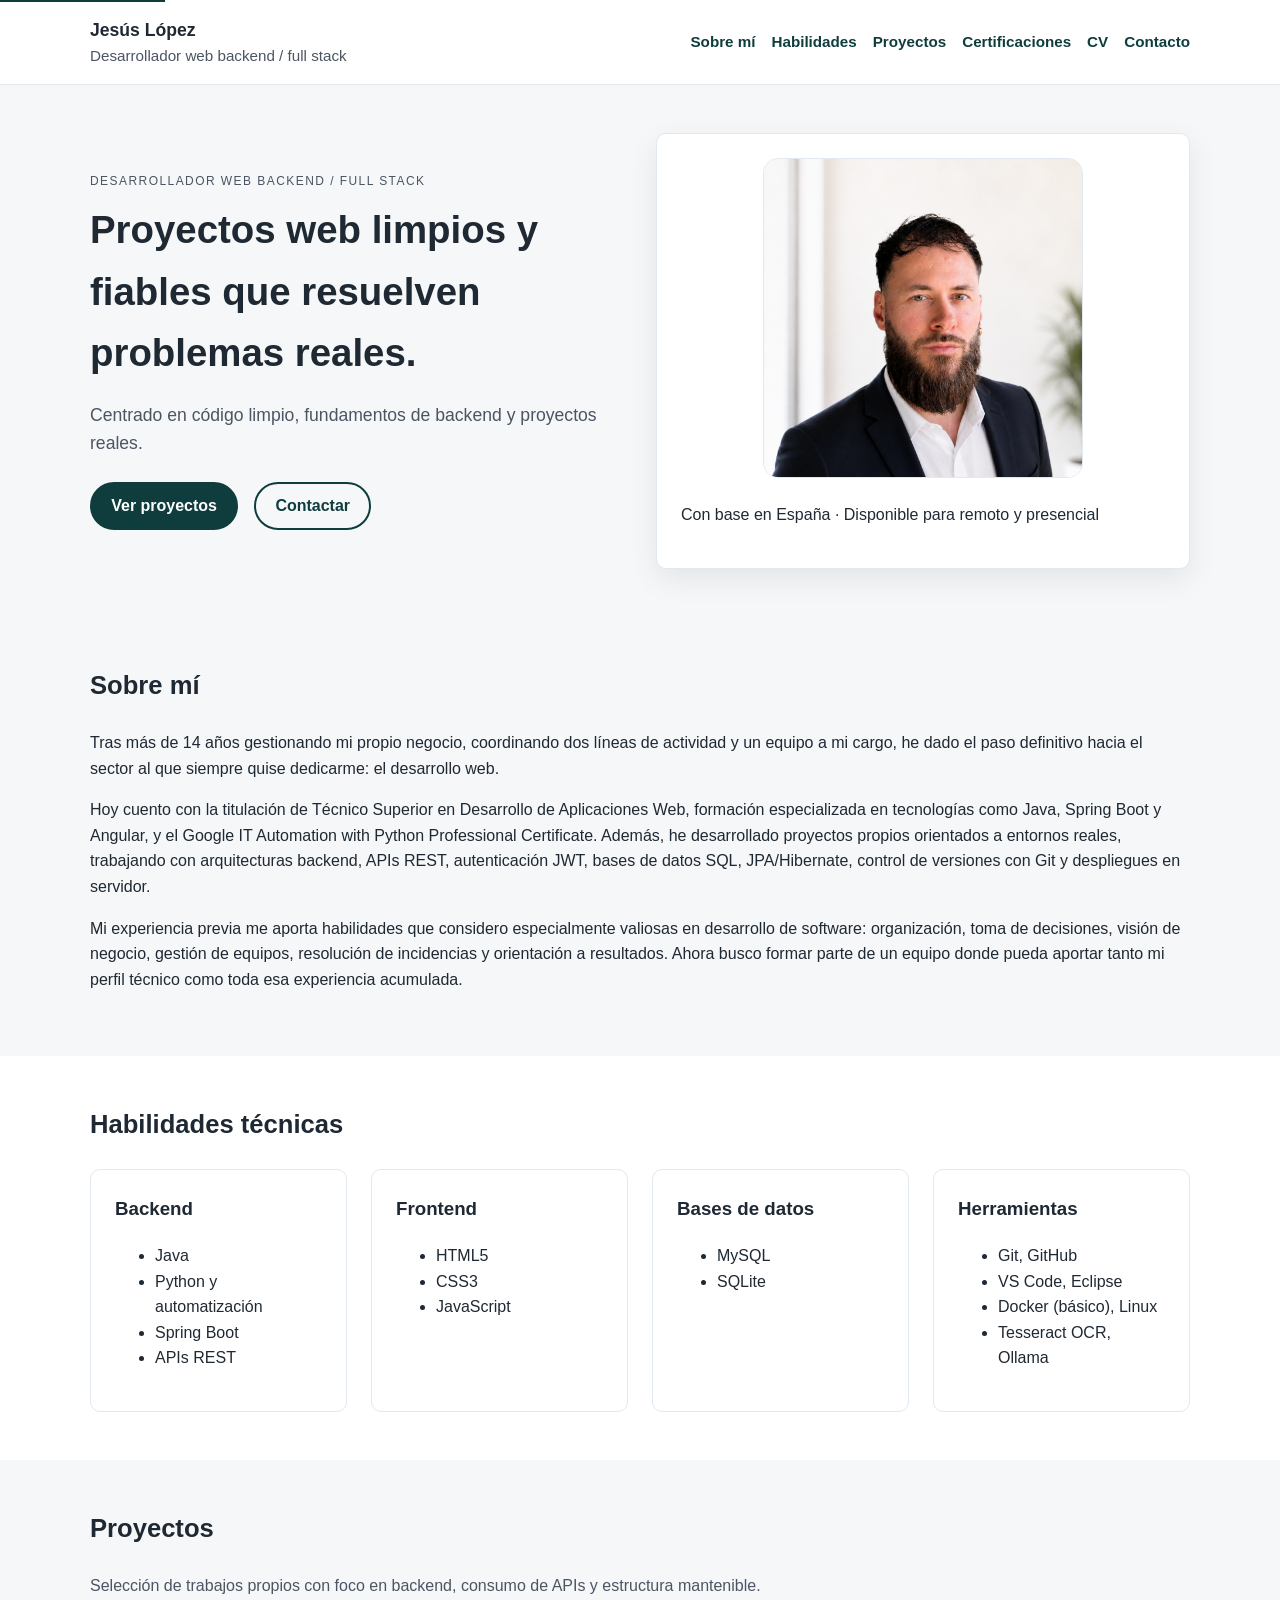
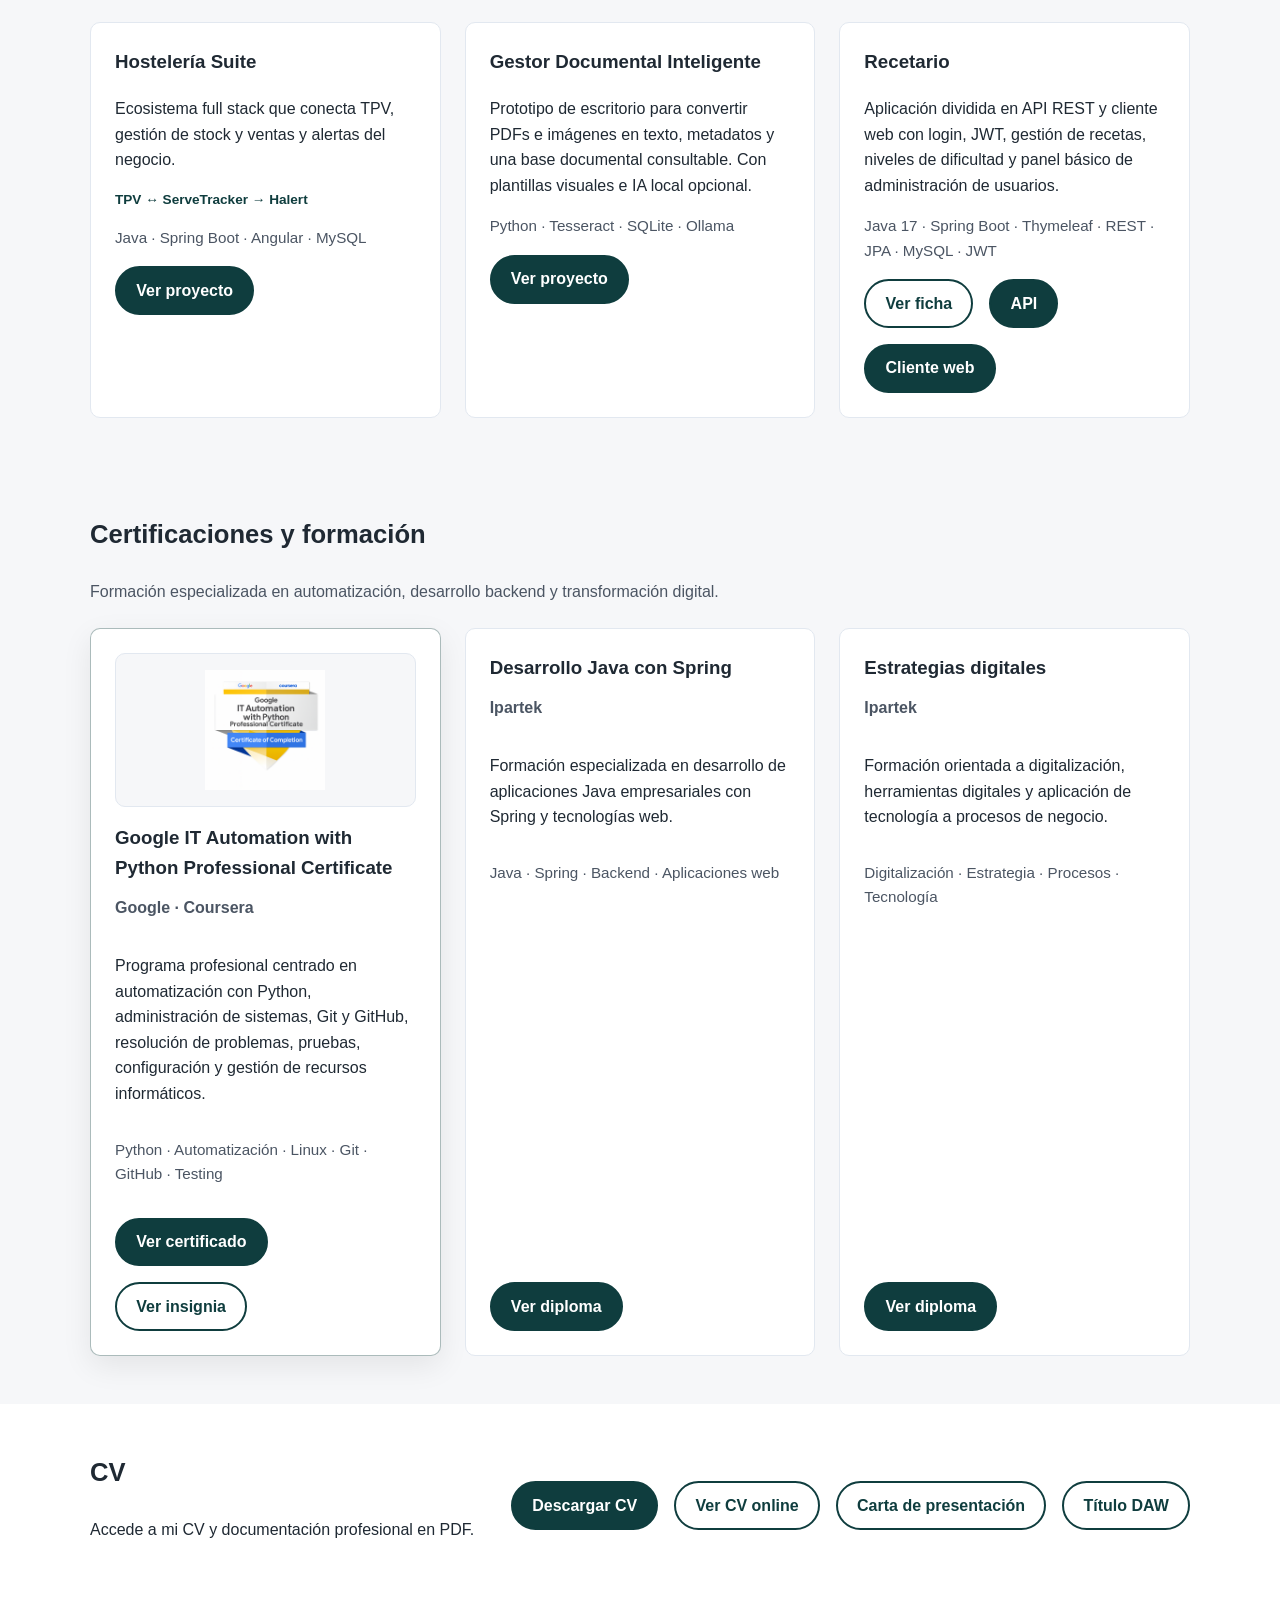
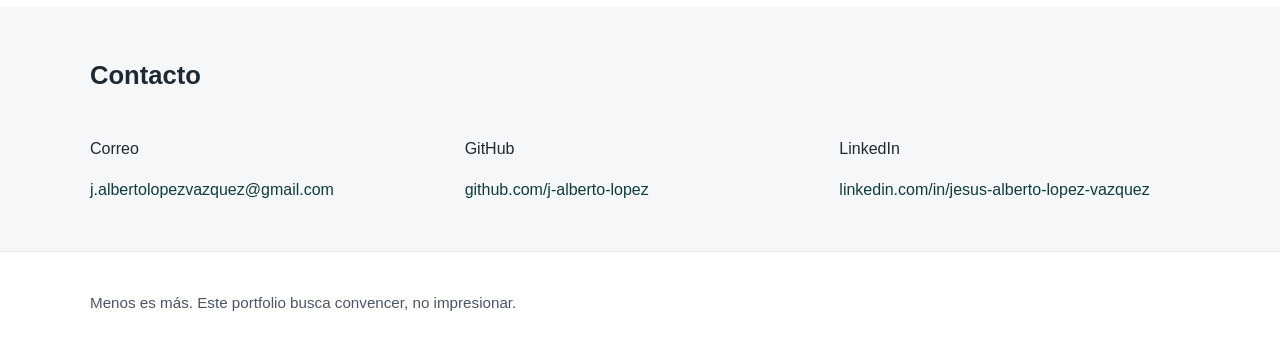
==== commit a034bb95: "Actualiza portfolio con Hostelería Suite y Gestor Documental" ====
--- a/index.html
+++ b/index.html
@@ -120,6 +120,23 @@
         </p>
         <div class="projects-grid">
           <article class="project-card">
+            <h3>Hostelería Suite</h3>
+            <p>Ecosistema full stack que conecta TPV, gestión de stock y ventas y alertas del negocio.</p>
+            <p class="project-flow">TPV ↔ ServeTracker → Halert</p>
+            <p class="tech">Java · Spring Boot · Angular · MySQL</p>
+            <div class="project-actions">
+              <a class="btn" href="hosteleria-suite/index.html">Ver proyecto</a>
+            </div>
+          </article>
+          <article class="project-card">
+            <h3>Gestor Documental Inteligente</h3>
+            <p>Prototipo de escritorio para convertir PDFs e imágenes en texto, metadatos y una base documental consultable. Con plantillas visuales e IA local opcional.</p>
+            <p class="tech">Python · Tesseract · SQLite · Ollama</p>
+            <div class="project-actions">
+              <a class="btn" href="gestor-documental/index.html">Ver proyecto</a>
+            </div>
+          </article>
+          <article class="project-card">
             <h3>Recetario</h3>
             <p>Aplicación dividida en API REST y cliente web con login, JWT, gestión de recetas, niveles de dificultad y panel básico de administración de usuarios.</p>
             <p class="tech">Java 17 · Spring Boot · Thymeleaf · REST · JPA · MySQL · JWT</p>
@@ -127,42 +144,6 @@
               <a class="btn btn-ghost" href="projects/project.html">Ver ficha</a>
               <a class="btn" href="https://github.com/j-alberto-lopez/recetas-api" target="_blank" rel="noopener noreferrer">API</a>
               <a class="btn" href="https://github.com/j-alberto-lopez/recetas-cli" target="_blank" rel="noopener noreferrer">Cliente web</a>
-            </div>
-          </article>
-          <article class="project-card">
-            <h3>Servetracker</h3>
-            <p>API REST para control de productos, stock y ventas en entorno TPV, con cálculo de consumo, rentabilidad y base para alertas de negocio.</p>
-            <p class="tech">Java 17 · Spring Boot · REST · JPA · Hibernate · MySQL</p>
-            <div class="project-actions">
-              <a class="btn btn-ghost" href="projects/servetracker.html">Ver ficha</a>
-              <a class="btn" href="https://github.com/j-alberto-lopez/servetracker-api" target="_blank" rel="noopener noreferrer">Ver repositorio</a>
-            </div>
-          </article>
-          <article class="project-card">
-            <h3>Gestor documental OCR con IA local</h3>
-            <p>Aplicación de escritorio para Windows que procesa PDFs e imágenes, extrae texto con OCR, genera metadatos y permite extracción asistida con IA local.</p>
-            <p class="tech">Python · Tkinter · SQLite · PyMuPDF · Tesseract OCR · Pillow · Ollama</p>
-            <div class="project-actions">
-              <a class="btn btn-ghost" href="projects/gestor-documental-ocr-ia.html">Ver ficha</a>
-              <a class="btn" href="https://github.com/j-alberto-lopez/prototipo-gestor-documental-ocr-ia" target="_blank" rel="noopener noreferrer">Ver repositorio</a>
-            </div>
-          </article>
-          <article class="project-card">
-            <h3>Halert</h3>
-            <p>Proyecto en desarrollo basado en un sistema de alertas. La idea se presentará con más detalle cuando avance su implementación y validación técnica.</p>
-            <p class="tech">Spring Boot · Angular · REST · Alertas · En proceso</p>
-            <div class="project-actions">
-              <span class="btn btn-disabled" aria-disabled="true">Ficha próximamente</span>
-              <span class="btn btn-disabled" aria-disabled="true">Demo próximamente</span>
-            </div>
-          </article>
-          <article class="project-card">
-            <h3>TPV con IA y automatización de procesos</h3>
-            <p>Proyecto futuro orientado a explorar cómo la inteligencia artificial puede apoyar la gestión de un TPV, automatizar tareas repetitivas y aportar información útil para la toma de decisiones.</p>
-            <p class="tech">IA · Automatización · TPV · Backend · Proyecto futuro</p>
-            <div class="project-actions">
-              <span class="btn btn-disabled" aria-disabled="true">Ficha próximamente</span>
-              <span class="btn btn-disabled" aria-disabled="true">Planificación futura</span>
             </div>
           </article>
         </div>
--- a/css/styles.css
+++ b/css/styles.css
@@ -199,6 +199,13 @@
   margin-top: 0;
 }
 
+.project-flow {
+  margin: 0.75rem 0;
+  color: var(--color-accent);
+  font-size: 0.85rem;
+  font-weight: 600;
+}
+
 .project-card .tech {
   color: var(--color-muted);
   font-size: 0.95rem;
